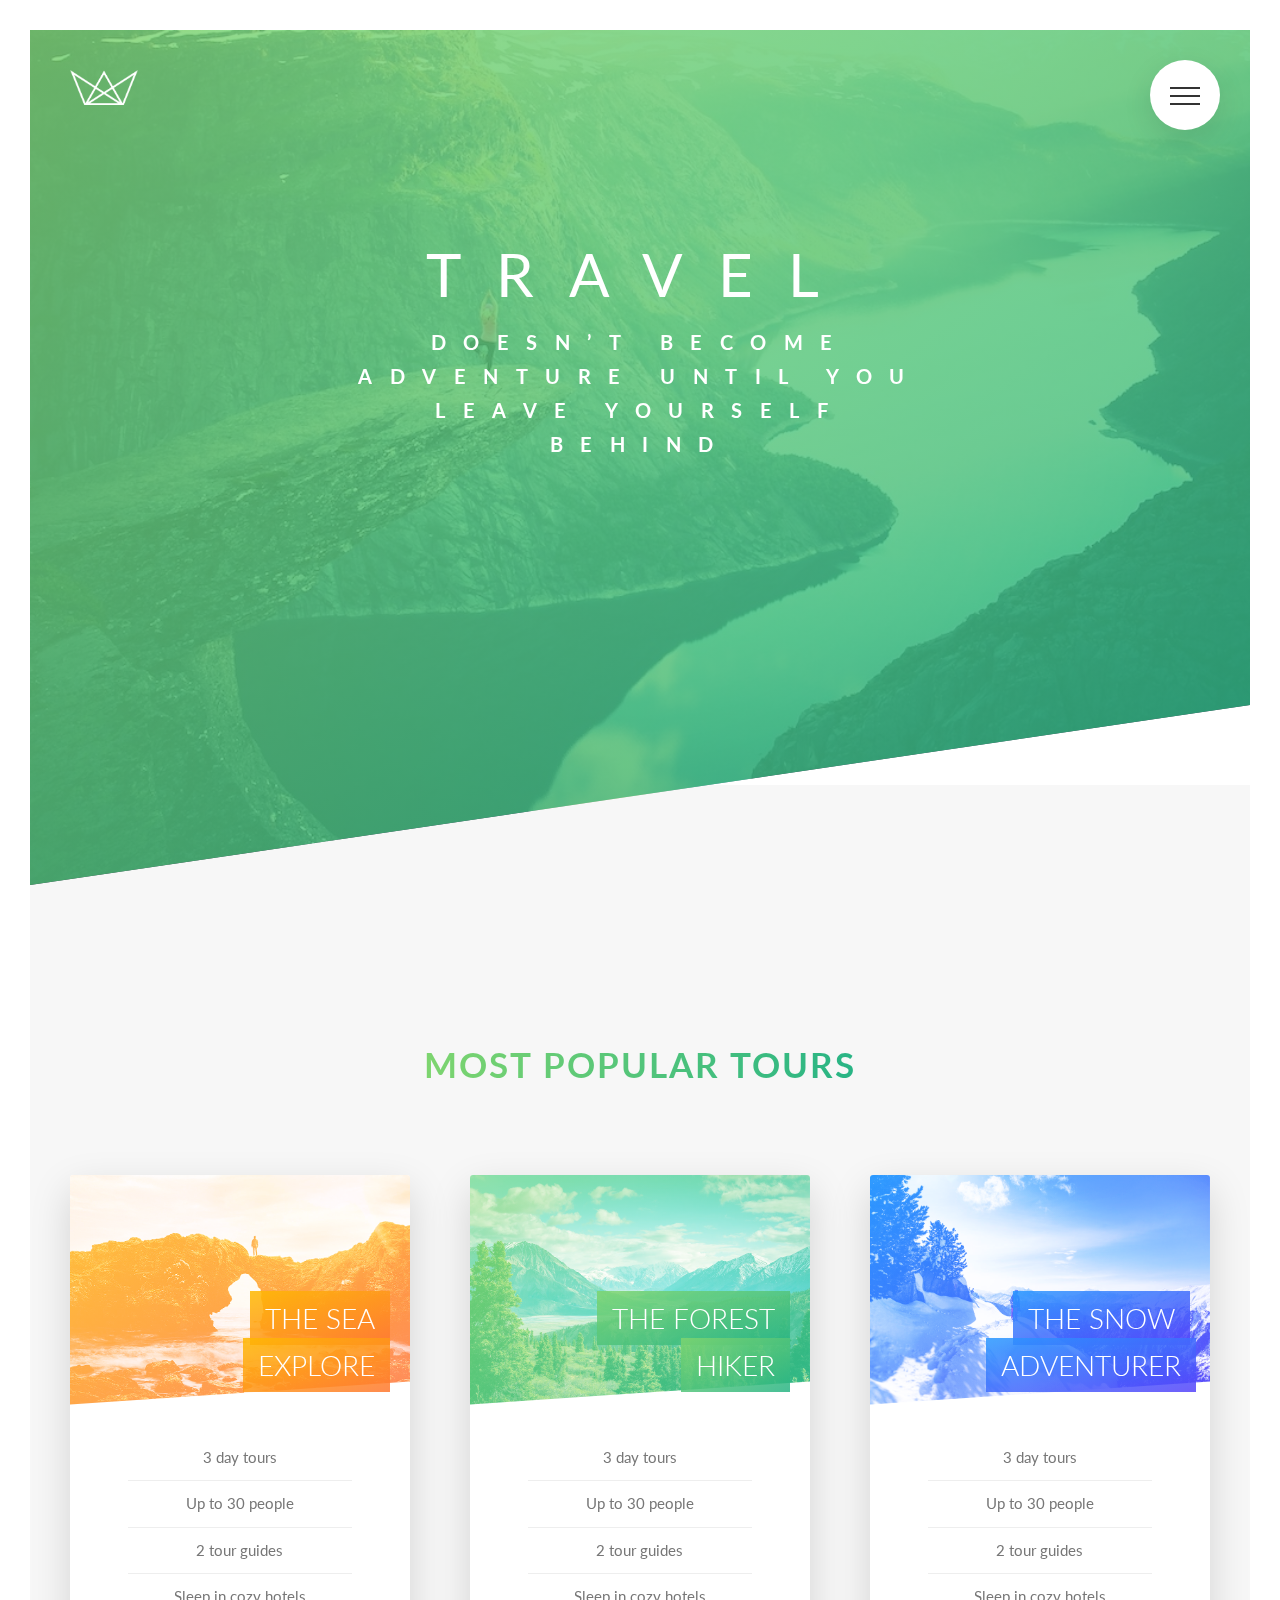
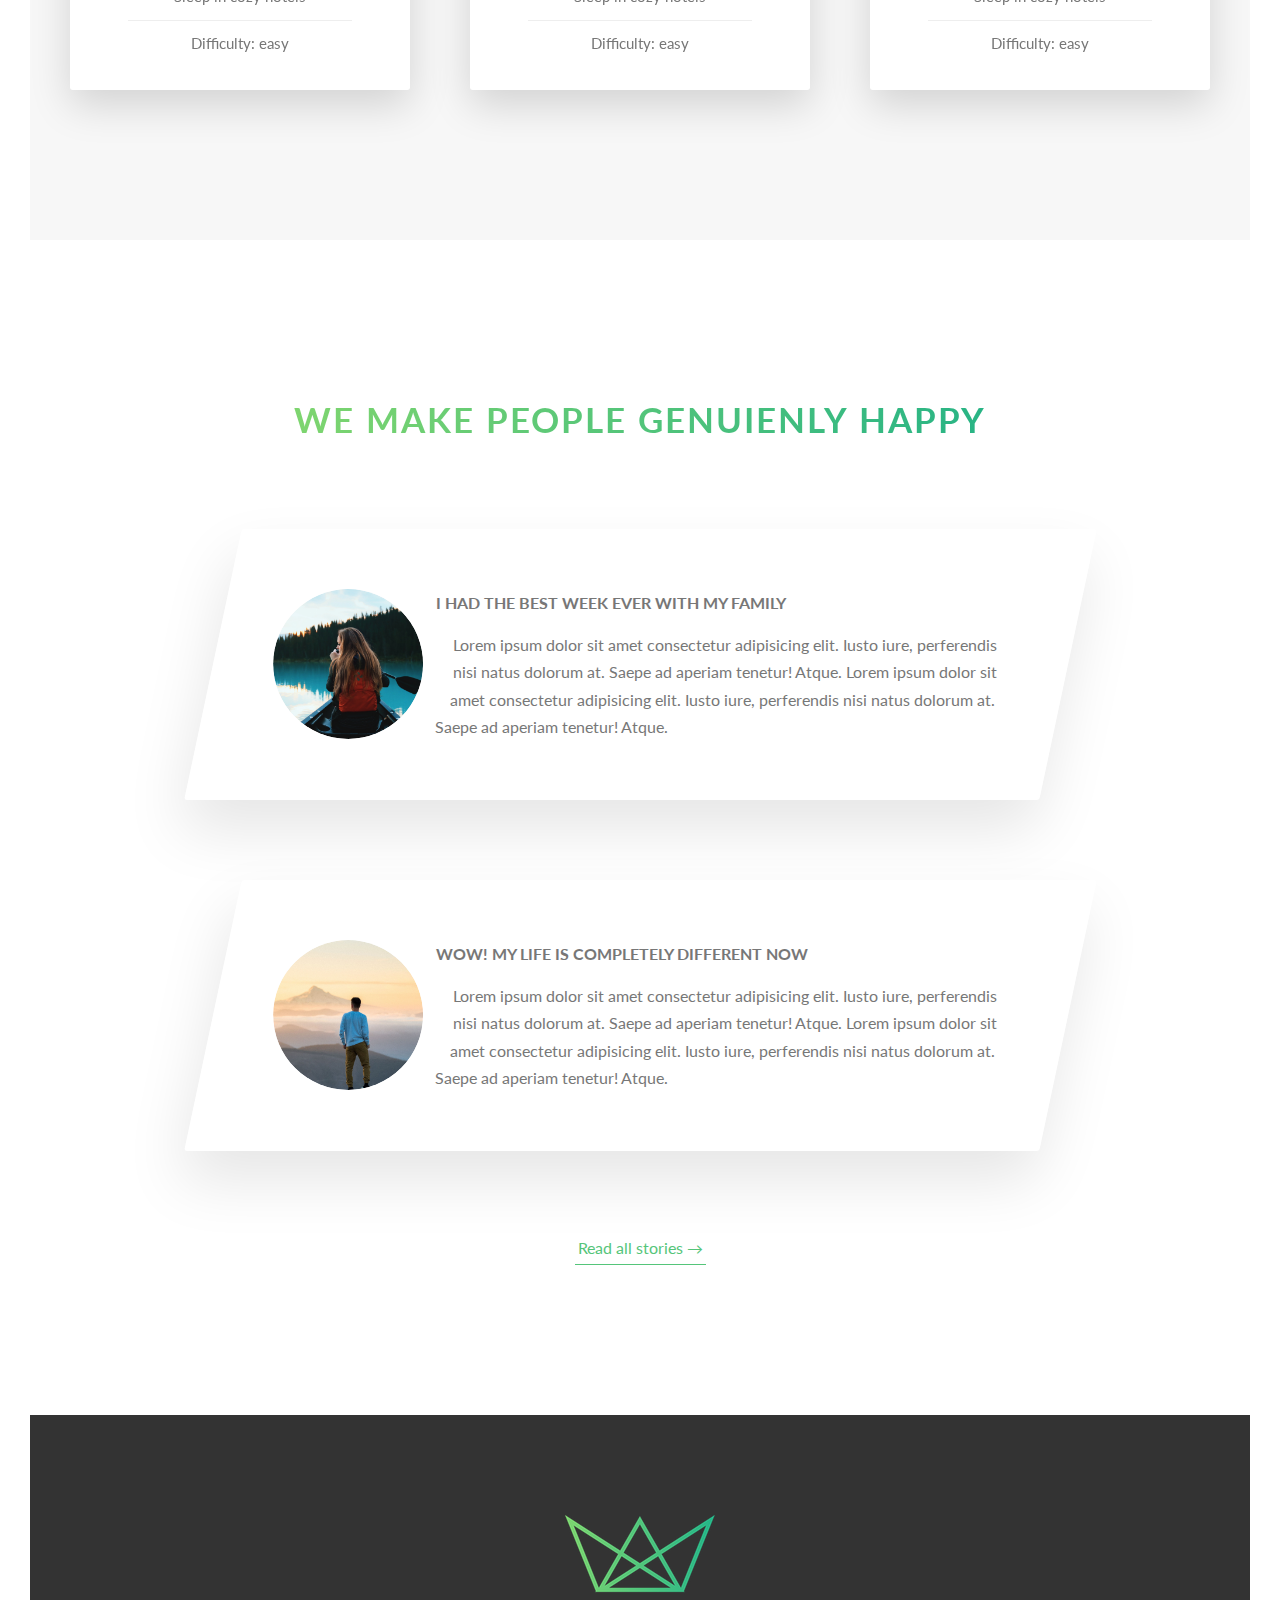
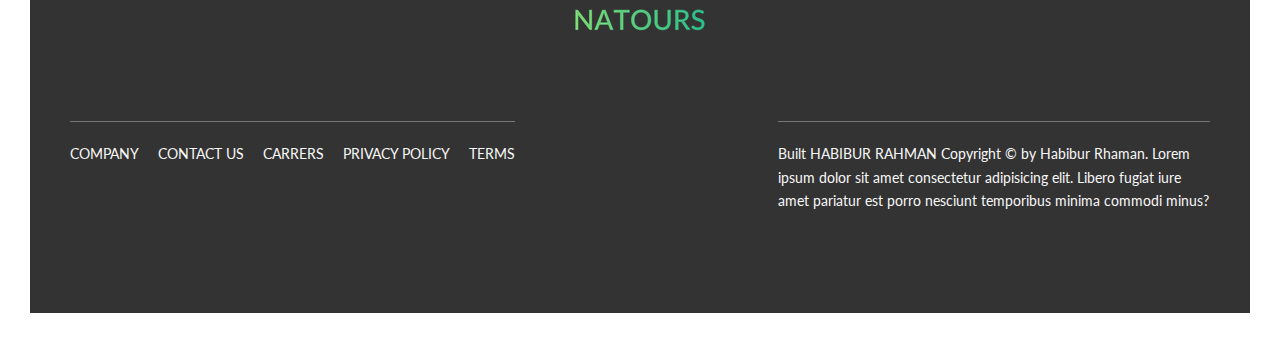
==== all_tours.html @ 4061be58 "added another page for all the tour spots , most popular section changed" ====
<!DOCTYPE html>
<html lang="en">
  <head>
    <meta charset="UTF-8" />
    <meta name="viewport" content="width=device-width, initial-scale=1.0" />
    <title>Travel Karnataka</title>
    <link
      href="https://fonts.googleapis.com/css?family=Lato:100,300,400,700,900"
      rel="stylesheet"
    />
    <link rel="stylesheet" href="css/icons.css" />
    <link rel="stylesheet" href="css/style.css" />
    <link rel="shortcut icon" type="image/png" href="img/favicon.png" />
  </head>
  <body>
    <div class="navigation">
      <input type="checkbox" class="navigation__checkbox" id="navi-toggle" />

      <label for="navi-toggle" class="navigation__button">
        <span class="navigation__icon">&nbsp;</span>
      </label>

      <div class="navigation__background">&nbsp:</div>

      <nav class="navigation__nav">
        <ul class="navigation__list">
          <li class="navigation__item">
            <a href="#" class="navigation__link">About</a><!-- === Density and Resolution Switching -->
          </li>
          <li class="navigation__item">
            <a href="#" class="navigation__link">Packages</a><!-- === link to be done -->
          </li>
          <li class="navigation__item">
            <a href="#" class="navigation__link">Book now</a><!-- === link to be done -->
          </li>
          <li class="navigation__item">
            <a href="admin.php" class="navigation__link">Login</a><!-- === lind to be done -->
          </li>
          <li class="navigation__item">
            <a href="#" class="navigation__link">Contact Us</a><!-- === lind to be done -->
          </li>
        </ul>
      </nav>
    </div>

    <header class="header">
      <div class="header__logo-box">
        <img src="img/logo-white.png" alt="logo" class="header__logo" />
      </div>

      <div class="header__text-box">
        <h1 class="heading-primary">
          <span class="heading-primary--main">Travel</span>
          <span class="heading-primary--sub">doesn’t become adventure until you leave yourself behind</span>
        </h1>
      </div>
    </header>

    <main>
      
      

      <section class="section-tours">
        <div class="u-center-text u-margin-bottom-big">
          <h2 class="heading-secondary">
            Most popular tours
          </h2>
        </div>
        <div class="row">
          <div class="col-1-of-3">
            <div class="card">
              <div class="card__side card__side--front">
                <div class="card__picture card__picture--1"></div>
                <h4 class="card__heading">
                  <span class="card__heading-span card__heading-span--1"
                    >The sea explore</span
                  >
                </h4>
                <div class="card__details">
                  <ul>
                    <li>3 day tours</li>
                    <li>Up to 30 people</li>
                    <li>2 tour guides</li>
                    <li>Sleep in cozy hotels</li>
                    <li>Difficulty: easy</li>
                  </ul>
                </div>
              </div>
              <div class="card__side card__side--back card__side--back-1">
                <div class="card__cta">
                  <div class="card__price-box">
                    <p class="card__price-only">Only</p>
                    <p class="card__price-value">&#8377 123</p>
                  </div>
                  <a href="#popup" class="btn btn--white">Buy now</a>
                </div>
              </div>
            </div>
          </div>

          <div class="col-1-of-3">
            <div class="card">
              <div class="card__side card__side--front">
                <div class="card__picture card__picture--2"></div>
                <h4 class="card__heading">
                  <span class="card__heading-span card__heading-span--2"
                    >The forest hiker</span
                  >
                </h4>
                <div class="card__details">
                  <ul>
                    <li>3 day tours</li>
                    <li>Up to 30 people</li>
                    <li>2 tour guides</li>
                    <li>Sleep in cozy hotels</li>
                    <li>Difficulty: easy</li>
                  </ul>
                </div>
              </div>
              <div class="card__side card__side--back card__side--back-2">
                <div class="card__cta">
                  <div class="card__price-box">
                    <p class="card__price-only">Only</p>
                    <p class="card__price-value">&#8377 123</p>
                  </div>
                  <a href="#popup" class="btn btn--white">Buy now</a>
                </div>
              </div>
            </div>
          </div>

          <div class="col-1-of-3">
            <div class="card">
              <div class="card__side card__side--front">
                <div class="card__picture card__picture--3"></div>
                <h4 class="card__heading">
                  <span class="card__heading-span card__heading-span--3"
                    >The snow adventurer</span
                  >
                </h4>
                <div class="card__details">
                  <ul>
                    <li>3 day tours</li>
                    <li>Up to 30 people</li>
                    <li>2 tour guides</li>
                    <li>Sleep in cozy hotels</li>
                    <li>Difficulty: easy</li>
                  </ul>
                </div>
              </div>
              <div class="card__side card__side--back card__side--back-3">
                <div class="card__cta">
                  <div class="card__price-box">
                    <p class="card__price-only">Only</p>
                    <p class="card__price-value">&#8377 123</p>
                  </div>
                  <a href="#popup" class="btn btn--white">Buy now</a>
                </div>
              </div>
            </div>
          </div>
        </div>

      </section>

      <section class="section-stories">
        <div class="bg-video">
          <video class="bg-video__content" autoplay muted loop>
            <source src="img/video.mp4" type="video/mp4" />
            <source src="img/video.webm" type="video/webm" />
            Your browser is not supported!
          </video>
        </div>

        <div class="u-center-text u-margin-bottom-big">
          <h2 class="heading-secondary">
            We make people genuienly happy
          </h2>
        </div>

        <div class="row">
          <div class="story">
            <figure class="story__shape">
              <img
                srcset="img/nat-8-small.jpg 1000w, img/nat-8.jpg 2000w"
                sizes="(max-width: 56.25em) 26vw, (max-width: 37.5em) 40vw, 1000px"
                src="img/nat-8.jpg"
                alt="Person on a tour"
                class="story__img"
              />
              <figcaption class="story__caption">Mary Smith</figcaption>
            </figure>
            <div class="story__text">
              <h3 class="heading-tertiary u-margin-bottom-small">
                I had the best week ever with my family
              </h3>
              <p>
                Lorem ipsum dolor sit amet consectetur adipisicing elit. Iusto
                iure, perferendis nisi natus dolorum at. Saepe ad aperiam
                tenetur! Atque. Lorem ipsum dolor sit amet consectetur
                adipisicing elit. Iusto iure, perferendis nisi natus dolorum at.
                Saepe ad aperiam tenetur! Atque.
              </p>
            </div>
          </div>
        </div>

        <div class="row">
          <div class="story">
            <figure class="story__shape">
              <img
                srcset="img/nat-9-small.jpg 1000w, img/nat-9.jpg 2000w"
                sizes="(max-width: 56.25em) 26vw, (max-width: 37.5em) 40vw, 1000px"
                src="img/nat-9.jpg"
                alt="Person on a tour"
                class="story__img"
              />
              <figcaption class="story__caption">Jack Wilson</figcaption>
            </figure>
            <div class="story__text">
              <h3 class="heading-tertiary u-margin-bottom-small">
                WOW! My life is completely different now
              </h3>
              <p>
                Lorem ipsum dolor sit amet consectetur adipisicing elit. Iusto
                iure, perferendis nisi natus dolorum at. Saepe ad aperiam
                tenetur! Atque. Lorem ipsum dolor sit amet consectetur
                adipisicing elit. Iusto iure, perferendis nisi natus dolorum at.
                Saepe ad aperiam tenetur! Atque.
              </p>
            </div>
          </div>
        </div>

        <div class="u-center-text u-margin-top-big">
          <a href="#" class="btn-text">Read all stories &rarr;</a>
        </div>
      </section>

      
    </main>

    <footer class="footer">
      <div class="footer__logo-box">
        <!-- === Art Direction and Density Switching === -->
        <picture class="footer__logo">
          <source
            srcset="
              img/logo-green-small-1x.png 1x,
              img/logo-green-small-2x.png 2x
            "
            media="(max-width: 37.5em)"
          />
          <img
            srcset="img/logo-green-1x.png 1x, img/logo-green-2x.png 2x"
            alt="Full logo"
            src="img/logo-green-2x.png"
          />
        </picture>
      </div>
      <div class="row">
        <div class="col-1-of-2">
          <div class="footer__navigation">
            <ul class="footer__list">
              <li class="footer__item">
                <a href="#" class="footer__link">Company</a>
              </li>
              <li class="footer__item">
                <a href="#" class="footer__link">Contact us</a>
              </li>
              <li class="footer__item">
                <a href="#" class="footer__link">Carrers</a>
              </li>
              <li class="footer__item">
                <a href="#" class="footer__link">Privacy policy</a>
              </li>
              <li class="footer__item">
                <a href="#" class="footer__link">Terms</a>
              </li>
            </ul>
          </div>
        </div>
        <div class="col-1-of-2">
          <p class="footer__copyright">
            Built <a href="#" class="footer__link">Habibur Rahman</a>
            Copyright &copy; by Habibur Rhaman. Lorem ipsum dolor sit amet
            consectetur adipisicing elit. Libero fugiat iure amet pariatur est
            porro nesciunt temporibus minima commodi minus?
          </p>
        </div>
      </div>
    </footer>

    <div class="popup" id="popup">
      <div class="popup__content">
        <div class="popup__img-box">
          <img src="img/nat-8.jpg" alt="Photo 1" class="popup__img" />
          <img src="img/nat-9.jpg" alt="Photo 2" class="popup__img" />
        </div>
        <div class="popup__text-box">
          <a href="#section-tours" class="popup__close">&times;</a>
          <h2 class="heading-secondary u-margin-bottom-small">
            Start booking now
          </h2>
          <h3 class="heading-tertiary u-margin-bottom-small">
            Important &ndash; Please read these terms before booking
          </h3>
          <p class="popup__text">
            Lorem ipsum dolor sit amet consectetur adipisicing elit.
            Necessitatibus voluptas accusamus officiis laborum dolores animi
            recusandae aspernatur esse laboriosam qui!Lorem ipsum dolor sit amet
            consectetur adipisicing elit. Necessitatibus voluptas accusamus
            officiis laborum dolores animi recusandae aspernatur esse laboriosam
            qui!Lorem ipsum dolor sit amet consectetur adipisicing elit.
            Necessitatibus voluptas accusamus officiis laborum dolores animi
            recusandae aspernatur esse laboriosam qui!Lorem ipsum dolor sit amet
            consectetur adipisicing elit. Necessitatibus voluptas accusamus
            officiis laborum dolores animi recusandae aspernatur esse laboriosam
            qui!
          </p>
          <a href="#" class="btn btn--green">Book now</a>
        </div>
      </div>
    </div>

    <!-- <section class="grid-test">
      <div class="row">
        <div class="col-1-of-2">
          Col 1 of 2
        </div>
        <div class="col-1-of-2">
          Col 1 of 2
        </div>
      </div>

      <div class="row">
        <div class="col-1-of-3">
          Col 1 of 3
        </div>
        <div class="col-1-of-3">
          Col 1 of 3
        </div>
        <div class="col-1-of-3">
          Col 1 of 3
        </div>
      </div>

      <div class="row">
        <div class="col-1-of-3">
          Col 1 of 3
        </div>
        <div class="col-2-of-3">
          Col 2 of 3
        </div>
      </div>

      <div class="row">
        <div class="col-1-of-4">
          Col 1 of 4
        </div>
        <div class="col-1-of-4">
          Col 1 of 4
        </div>
        <div class="col-1-of-4">
          Col 1 of 4
        </div>
        <div class="col-1-of-4">
          Col 1 of 4
        </div>
      </div>

      <div class="row">
        <div class="col-1-of-4">
          Col 1 of 4
        </div>
        <div class="col-1-of-4">
          Col 1 of 4
        </div>
        <div class="col-2-of-4">
          Col 2 of 4
        </div>
      </div>

      <div class="row">
        <div class="col-1-of-4">
          Col 1 of 4
        </div>
        <div class="col-3-of-4">
          Col 3 of 4
        </div>
      </div>
    </section> -->
  </body>
</html>
---- css/icons.css ----
@charset "UTF-8";

@font-face {
  font-family: "linea-basic-10";
  src:url("fonts/linea-basic-10.eot");
  src:url("fonts/linea-basic-10.eot?#iefix") format("embedded-opentype"),
    url("fonts/linea-basic-10.woff") format("woff"),
    url("fonts/linea-basic-10.ttf") format("truetype"),
    url("fonts/linea-basic-10.svg#linea-basic-10") format("svg");
  font-weight: normal;
  font-style: normal;

}

[data-icon]:before {
  font-family: "linea-basic-10" !important;
  content: attr(data-icon);
  font-style: normal !important;
  font-weight: normal !important;
  font-variant: normal !important;
  text-transform: none !important;
  speak: none;
  line-height: 1;
  -webkit-font-smoothing: antialiased;
  -moz-osx-font-smoothing: grayscale;
}

[class^="icon-"]:before,
[class*=" icon-"]:before {
  font-family: "linea-basic-10" !important;
  font-style: normal !important;
  font-weight: normal !important;
  font-variant: normal !important;
  text-transform: none !important;
  speak: none;
  line-height: 1;
  -webkit-font-smoothing: antialiased;
  -moz-osx-font-smoothing: grayscale;
}

.icon-basic-accelerator:before {
  content: "a";
}
.icon-basic-alarm:before {
  content: "b";
}
.icon-basic-anchor:before {
  content: "c";
}
.icon-basic-anticlockwise:before {
  content: "d";
}
.icon-basic-archive:before {
  content: "e";
}
.icon-basic-archive-full:before {
  content: "f";
}
.icon-basic-ban:before {
  content: "g";
}
.icon-basic-battery-charge:before {
  content: "h";
}
.icon-basic-battery-empty:before {
  content: "i";
}
.icon-basic-battery-full:before {
  content: "j";
}
.icon-basic-battery-half:before {
  content: "k";
}
.icon-basic-bolt:before {
  content: "l";
}
.icon-basic-book:before {
  content: "m";
}
.icon-basic-book-pen:before {
  content: "n";
}
.icon-basic-book-pencil:before {
  content: "o";
}
.icon-basic-bookmark:before {
  content: "p";
}
.icon-basic-calculator:before {
  content: "q";
}
.icon-basic-calendar:before {
  content: "r";
}
.icon-basic-cards-diamonds:before {
  content: "s";
}
.icon-basic-cards-hearts:before {
  content: "t";
}
.icon-basic-case:before {
  content: "u";
}
.icon-basic-chronometer:before {
  content: "v";
}
.icon-basic-clessidre:before {
  content: "w";
}
.icon-basic-clock:before {
  content: "x";
}
.icon-basic-clockwise:before {
  content: "y";
}
.icon-basic-cloud:before {
  content: "z";
}
.icon-basic-clubs:before {
  content: "A";
}
.icon-basic-compass:before {
  content: "B";
}
.icon-basic-cup:before {
  content: "C";
}
.icon-basic-diamonds:before {
  content: "D";
}
.icon-basic-display:before {
  content: "E";
}
.icon-basic-download:before {
  content: "F";
}
.icon-basic-exclamation:before {
  content: "G";
}
.icon-basic-eye:before {
  content: "H";
}
.icon-basic-eye-closed:before {
  content: "I";
}
.icon-basic-female:before {
  content: "J";
}
.icon-basic-flag1:before {
  content: "K";
}
.icon-basic-flag2:before {
  content: "L";
}
.icon-basic-floppydisk:before {
  content: "M";
}
.icon-basic-folder:before {
  content: "N";
}
.icon-basic-folder-multiple:before {
  content: "O";
}
.icon-basic-gear:before {
  content: "P";
}
.icon-basic-geolocalize-01:before {
  content: "Q";
}
.icon-basic-geolocalize-05:before {
  content: "R";
}
.icon-basic-globe:before {
  content: "S";
}
.icon-basic-gunsight:before {
  content: "T";
}
.icon-basic-hammer:before {
  content: "U";
}
.icon-basic-headset:before {
  content: "V";
}
.icon-basic-heart:before {
  content: "W";
}
.icon-basic-heart-broken:before {
  content: "X";
}
.icon-basic-helm:before {
  content: "Y";
}
.icon-basic-home:before {
  content: "Z";
}
.icon-basic-info:before {
  content: "0";
}
.icon-basic-ipod:before {
  content: "1";
}
.icon-basic-joypad:before {
  content: "2";
}
.icon-basic-key:before {
  content: "3";
}
.icon-basic-keyboard:before {
  content: "4";
}
.icon-basic-laptop:before {
  content: "5";
}
.icon-basic-life-buoy:before {
  content: "6";
}
.icon-basic-lightbulb:before {
  content: "7";
}
.icon-basic-link:before {
  content: "8";
}
.icon-basic-lock:before {
  content: "9";
}
.icon-basic-lock-open:before {
  content: "!";
}
.icon-basic-magic-mouse:before {
  content: "\"";
}
.icon-basic-magnifier:before {
  content: "#";
}
.icon-basic-magnifier-minus:before {
  content: "$";
}
.icon-basic-magnifier-plus:before {
  content: "%";
}
.icon-basic-mail:before {
  content: "&";
}
.icon-basic-mail-multiple:before {
  content: "'";
}
.icon-basic-mail-open:before {
  content: "(";
}
.icon-basic-mail-open-text:before {
  content: ")";
}
.icon-basic-male:before {
  content: "*";
}
.icon-basic-map:before {
  content: "+";
}
.icon-basic-message:before {
  content: ",";
}
.icon-basic-message-multiple:before {
  content: "-";
}
.icon-basic-message-txt:before {
  content: ".";
}
.icon-basic-mixer2:before {
  content: "/";
}
.icon-basic-mouse:before {
  content: ":";
}
.icon-basic-notebook:before {
  content: ";";
}
.icon-basic-notebook-pen:before {
  content: "<";
}
.icon-basic-notebook-pencil:before {
  content: "=";
}
.icon-basic-paperplane:before {
  content: ">";
}
.icon-basic-pencil-ruler:before {
  content: "?";
}
.icon-basic-pencil-ruler-pen:before {
  content: "@";
}
.icon-basic-photo:before {
  content: "[";
}
.icon-basic-picture:before {
  content: "]";
}
.icon-basic-picture-multiple:before {
  content: "^";
}
.icon-basic-pin1:before {
  content: "_";
}
.icon-basic-pin2:before {
  content: "`";
}
.icon-basic-postcard:before {
  content: "{";
}
.icon-basic-postcard-multiple:before {
  content: "|";
}
.icon-basic-printer:before {
  content: "}";
}
.icon-basic-question:before {
  content: "~";
}
.icon-basic-rss:before {
  content: "\\";
}
.icon-basic-server:before {
  content: "\e000";
}
.icon-basic-server2:before {
  content: "\e001";
}
.icon-basic-server-cloud:before {
  content: "\e002";
}
.icon-basic-server-download:before {
  content: "\e003";
}
.icon-basic-server-upload:before {
  content: "\e004";
}
.icon-basic-settings:before {
  content: "\e005";
}
.icon-basic-share:before {
  content: "\e006";
}
.icon-basic-sheet:before {
  content: "\e007";
}
.icon-basic-sheet-multiple:before {
  content: "\e008";
}
.icon-basic-sheet-pen:before {
  content: "\e009";
}
.icon-basic-sheet-pencil:before {
  content: "\e00a";
}
.icon-basic-sheet-txt:before {
  content: "\e00b";
}
.icon-basic-signs:before {
  content: "\e00c";
}
.icon-basic-smartphone:before {
  content: "\e00d";
}
.icon-basic-spades:before {
  content: "\e00e";
}
.icon-basic-spread:before {
  content: "\e00f";
}
.icon-basic-spread-bookmark:before {
  content: "\e010";
}
.icon-basic-spread-text:before {
  content: "\e011";
}
.icon-basic-spread-text-bookmark:before {
  content: "\e012";
}
.icon-basic-star:before {
  content: "\e013";
}
.icon-basic-tablet:before {
  content: "\e014";
}
.icon-basic-target:before {
  content: "\e015";
}
.icon-basic-todo:before {
  content: "\e016";
}
.icon-basic-todo-pen:before {
  content: "\e017";
}
.icon-basic-todo-pencil:before {
  content: "\e018";
}
.icon-basic-todo-txt:before {
  content: "\e019";
}
.icon-basic-todolist-pen:before {
  content: "\e01a";
}
.icon-basic-todolist-pencil:before {
  content: "\e01b";
}
.icon-basic-trashcan:before {
  content: "\e01c";
}
.icon-basic-trashcan-full:before {
  content: "\e01d";
}
.icon-basic-trashcan-refresh:before {
  content: "\e01e";
}
.icon-basic-trashcan-remove:before {
  content: "\e01f";
}
.icon-basic-upload:before {
  content: "\e020";
}
.icon-basic-usb:before {
  content: "\e021";
}
.icon-basic-video:before {
  content: "\e022";
}
.icon-basic-watch:before {
  content: "\e023";
}
.icon-basic-webpage:before {
  content: "\e024";
}
.icon-basic-webpage-img-txt:before {
  content: "\e025";
}
.icon-basic-webpage-multiple:before {
  content: "\e026";
}
.icon-basic-webpage-txt:before {
  content: "\e027";
}
.icon-basic-world:before {
  content: "\e028";
}
---- css/style.css ----
/*
breakpoint arguement choices:
 phone
 tab-port
 tab-land
 big-desktop

ORDER: Base + Typography > General layout + Grid > Page layout > Components

// 1em = 16px in media query
// em is best unit for media query
*/
@keyframes moveInLeft {
  0% {
    opacity: 0;
    transform: translateX(-10rem); }
  80% {
    transform: translateX(1rem); }
  100% {
    opacity: 1;
    transform: translateX(0); } }

@keyframes moveInRight {
  0% {
    opacity: 0;
    transform: translateX(10rem); }
  80% {
    transform: translateX(-1rem); }
  100% {
    opacity: 1;
    transform: translateX(0); } }

@keyframes moveUpBtn {
  0% {
    opacity: 0;
    transform: translateY(3rem); }
  100% {
    opacity: 1;
    transform: translateY(0); } }

*,
*::after,
*::before {
  margin: 0;
  padding: 0;
  box-sizing: inherit; }

::selection {
  color: #fff;
  background-color: #55c57a; }

html {
  font-size: 62.5%; }
  @media only screen and (max-width: 75em) {
    html {
      font-size: 56.25%; } }
  @media only screen and (max-width: 56.25em) {
    html {
      font-size: 50%; } }
  @media only screen and (min-width: 112.5em) {
    html {
      font-size: 75%; } }

body {
  box-sizing: border-box;
  padding: 3rem; }
  @media only screen and (max-width: 56.25em) {
    body {
      padding: 0; } }

body {
  font-family: "Lato", sans-serif;
  font-weight: 400;
  line-height: 1.7;
  color: #777; }

.heading-primary {
  color: #fff;
  text-transform: uppercase;
  margin-bottom: 6rem;
  backface-visibility: hidden; }
  .heading-primary--main {
    display: block;
    font-size: 6rem;
    font-weight: 400;
    letter-spacing: 3.5rem;
    animation: moveInLeft;
    animation-duration: 1s;
    animation-timing-function: ease-out; }
    @media only screen and (max-width: 37.5em) {
      .heading-primary--main {
        letter-spacing: 1rem;
        font-size: 5rem; } }
  .heading-primary--sub {
    display: block;
    font-size: 2rem;
    font-weight: 700;
    letter-spacing: 1.75rem;
    animation: moveInRight 1s ease-out; }
    @media only screen and (max-width: 37.5em) {
      .heading-primary--sub {
        letter-spacing: .5rem; } }

.heading-secondary {
  font-size: 3.5rem;
  text-transform: uppercase;
  font-weight: 700;
  background-color: #55c57a;
  display: inline-block;
  color: transparent;
  letter-spacing: .2rem;
  transition: all .2s; }
  @supports (-webkit-background-clip: text) {
    .heading-secondary {
      -webkit-background-clip: text;
      background-image: linear-gradient(to right, #7ed56f, #28b485); } }
  @media only screen and (max-width: 56.25em) {
    .heading-secondary {
      font-size: 3rem; } }
  @media only screen and (max-width: 37.5em) {
    .heading-secondary {
      font-size: 2.5rem; } }
  @media only screen and (max-width: 37.5em) {
    .heading-secondary {
      padding: 0 1rem; } }
  .heading-secondary:hover {
    transform: skew(15deg, 2deg) scale(1.1);
    text-shadow: 0.5rem 1rem 2rem rgba(0, 0, 0, 0.2); }

.heading-tertiary {
  font-size: 1.6rem;
  font-weight: 700;
  text-transform: uppercase; }

.paragraph {
  font-size: 1.6rem; }
  .paragraph:not(:last-child) {
    margin-bottom: 3rem; }

.u-center-text {
  text-align: center !important; }

.u-margin-bottom-big {
  margin-bottom: 8rem !important; }
  @media only screen and (max-width: 56.25em) {
    .u-margin-bottom-big {
      margin-bottom: 5rem !important; } }
  @media only screen and (max-width: 37.5em) {
    .u-margin-bottom-big {
      margin-bottom: 3rem !important; } }

.u-margin-bottom-mid {
  margin-bottom: 5rem !important; }
  @media only screen and (max-width: 56.25em) {
    .u-margin-bottom-mid {
      margin-bottom: 3rem !important; } }

.u-margin-bottom-small {
  margin-bottom: 1.5rem !important; }

.u-margin-top-big {
  margin-top: 8rem !important; }
  @media only screen and (max-width: 37.5em) {
    .u-margin-top-big {
      margin-top: 6rem !important; } }

.u-margin-top-huge {
  margin-top: 10rem !important; }

.btn, .btn:link, .btn:visited {
  text-transform: uppercase;
  text-decoration: none;
  padding: 1.5rem 4rem;
  display: inline-block;
  border-radius: 10rem;
  transition: all 0.2s;
  position: relative;
  font-size: 1.6rem;
  border: none;
  cursor: pointer; }

.btn:hover {
  transform: translateY(-0.3rem);
  box-shadow: 0 1rem 2rem rgba(0, 0, 0, 0.2); }
  .btn:hover::after {
    transform: scaleX(1.4) scaleY(1.6);
    opacity: 0; }

.btn:active, .btn:focus {
  outline: none;
  transform: translateY(-0.1rem);
  box-shadow: 0 5px 10px rgba(0, 0, 0, 0.2); }

.btn--white {
  background-color: #fff;
  color: #777; }
  .btn--white::after {
    background-color: #fff; }

.btn--green {
  background-color: #55c57a;
  color: #fff; }
  .btn--green::after {
    background-color: #55c57a; }

.btn::after {
  content: "";
  display: inline-block;
  height: 100%;
  width: 100%;
  border-radius: 10rem;
  position: absolute;
  top: 0;
  left: 0;
  z-index: -1;
  transition: all 0.4s; }

.btn--animated {
  animation: moveUpBtn 0.5s ease-out 0.75s;
  animation-fill-mode: backwards; }

.btn-text:link, .btn-text:visited {
  font-size: 1.6rem;
  color: #55c57a;
  display: inline-block;
  text-decoration: none;
  border-bottom: 0.1rem solid #55c57a;
  padding: .3rem;
  transition: all .2s; }

.btn-text:hover {
  background-color: #55c57a;
  color: #fff;
  box-shadow: 0 1rem 2rem rgba(0, 0, 0, 0.15);
  transform: translateY(-2px); }

.btn-text:active {
  box-shadow: 0 0.5rem 1rem rgba(0, 0, 0, 0.15);
  transform: translateY(0); }

.card {
  perspective: 150rem;
  -moz-perspective: 150rem;
  position: relative;
  height: 51.5rem; }
  .card__side {
    height: 51.5rem;
    transition: all .8s ease;
    position: absolute;
    top: 0;
    left: 0;
    width: 100%;
    backface-visibility: hidden;
    border-radius: .3rem;
    overflow: hidden;
    box-shadow: 0 1.5rem 4rem rgba(0, 0, 0, 0.15); }
    .card__side--front {
      background-color: #fff; }
    .card__side--back {
      transform: rotateY(180deg); }
      .card__side--back-1 {
        background-image: linear-gradient(to right bottom, #ffb900, #ff7730); }
      .card__side--back-2 {
        background-image: linear-gradient(to right bottom, #7ed56f, #28b485); }
      .card__side--back-3 {
        background-image: linear-gradient(to right bottom, #2998ff, #5643fa); }
  .card:hover .card__side--front {
    transform: rotateY(-180deg); }
  .card:hover .card__side--back {
    transform: rotateY(0); }
  .card__picture {
    background-size: cover;
    height: 23rem;
    background-blend-mode: screen;
    -webkit-clip-path: polygon(0 0, 100% 0, 100% 90%, 0 100%);
    clip-path: polygon(0 0, 100% 0, 100% 90%, 0 100%); }
    .card__picture--1 {
      background-image: linear-gradient(to right bottom, #ffb900, #ff7730), url(../img/nat-5-small.jpg); }
      @media only screen and (min-resolution: 192dpi) and (min-width: 37.5em), only screen and (-webkit-min-device-pixed-ratio: 2) and (min-width: 37.5em), only screen and (min-width: 112.5em) {
        .card__picture--1 {
          background-image: linear-gradient(to right bottom, #ffb900, #ff7730), url(../img/nat-5.jpg); } }
    .card__picture--2 {
      background-image: linear-gradient(to right bottom, #7ed56f, #28b485), url(../img/nat-6-small.jpg); }
      @media only screen and (min-resolution: 192dpi) and (min-width: 37.5em), only screen and (-webkit-min-device-pixed-ratio: 2) and (min-width: 37.5em), only screen and (min-width: 112.5em) {
        .card__picture--2 {
          background-image: linear-gradient(to right bottom, #7ed56f, #28b485), url(../img/nat-6.jpg); } }
    .card__picture--3 {
      background-image: linear-gradient(to right bottom, #2998ff, #5643fa), url(../img/nat-7-small.jpg); }
      @media only screen and (min-resolution: 192dpi) and (min-width: 37.5em), only screen and (-webkit-min-device-pixed-ratio: 2) and (min-width: 37.5em), only screen and (min-width: 112.5em) {
        .card__picture--3 {
          background-image: linear-gradient(to right bottom, #2998ff, #5643fa), url(../img/nat-7.jpg); } }
  .card__heading {
    font-size: 2.8rem;
    font-weight: 300;
    text-align: right;
    color: #fff;
    text-transform: uppercase;
    position: absolute;
    top: 12rem;
    right: 2rem;
    width: 60%; }
  .card__heading-span {
    padding: 1rem 1.5rem;
    -webkit-box-decoration-break: clone;
    box-decoration-break: clone; }
    .card__heading-span--1 {
      background-image: linear-gradient(to right bottom, rgba(255, 185, 0, 0.85), rgba(255, 119, 48, 0.85)); }
    .card__heading-span--2 {
      background-image: linear-gradient(to right bottom, rgba(126, 213, 111, 0.85), rgba(40, 180, 133, 0.85)); }
    .card__heading-span--3 {
      background-image: linear-gradient(to right bottom, rgba(41, 152, 255, 0.85), rgba(86, 67, 250, 0.85)); }
  .card__details {
    padding: 3rem; }
    .card__details ul {
      list-style: none;
      width: 80%;
      margin: 0 auto; }
      .card__details ul li {
        text-align: center;
        font-size: 1.5rem;
        padding: 1rem; }
        .card__details ul li:not(:last-child) {
          border-bottom: 1px solid #eee; }
  .card__cta {
    width: 90%;
    text-align: center;
    position: relative;
    top: 50%;
    left: 50%;
    transform: translate(-50%, -50%); }
  .card__price-box {
    text-align: center;
    color: #fff;
    margin-bottom: 8rem; }
  .card__price-only {
    font-size: 1.4rem;
    text-transform: uppercase; }
  .card__price-value {
    font-size: 6rem;
    font-weight: 300; }
  @media only screen and (max-width: 56.25em), only screen and (hover: none) {
    .card {
      height: auto;
      border-radius: .3rem;
      background-color: #fff;
      box-shadow: 0 1.5rem 4rem rgba(0, 0, 0, 0.15);
      margin: 0 5rem; }
      .card__side {
        height: auto;
        position: relative;
        box-shadow: none; }
        .card__side--back {
          transform: rotateY(0);
          clip-path: polygon(0 10%, 100% 0, 100% 100%, 0 100%); }
      .card:hover .card__side--front {
        transform: rotateY(0); }
      .card__details {
        padding: 1rem 3rem; }
      .card__cta {
        width: 100%;
        position: relative;
        top: 0%;
        left: 0%;
        transform: translate(0);
        padding: 5rem 4rem 4rem 4rem; }
      .card__price-box {
        margin-bottom: 3rem; }
      .card__price-value {
        font-size: 4rem; } }
  @media only screen and (max-width: 37.5em) {
    .card {
      margin: 0; } }

.composition {
  position: relative; }
  .composition__photo {
    width: 55%;
    box-shadow: 0 1.5rem 4rem rgba(0, 0, 0, 0.4);
    border-radius: .2rem;
    position: absolute;
    z-index: 10;
    transition: all .2s;
    outline-offset: 2rem; }
    @media only screen and (max-width: 56.25em) {
      .composition__photo {
        box-shadow: 0 1.5rem 3rem rgba(0, 0, 0, 0.2); } }
    .composition__photo--p1 {
      left: 0;
      top: -2rem; }
    .composition__photo--p2 {
      right: 0;
      top: 2rem; }
    .composition__photo--p3 {
      left: 20%;
      top: 10rem; }
    .composition__photo:hover {
      outline: 1.5rem solid #55c57a;
      transform: scale(1.05) translateY(-0.5rem);
      box-shadow: 0 2.5rem 4rem rgba(0, 0, 0, 0.5);
      z-index: 20; }
  .composition:hover .composition__photo:not(:hover) {
    transform: scale(0.95); }

.feature-box {
  background-color: rgba(255, 255, 255, 0.8);
  font-size: 1.5rem;
  padding: 2.5rem;
  text-align: center;
  border-radius: .3rem;
  box-shadow: 0 1.5rem 4rem rgba(0, 0, 0, 0.15);
  transition: transform .3s; }
  @media only screen and (max-width: 56.25em) {
    .feature-box {
      padding: 2rem; } }
  .feature-box__icon {
    font-size: 6rem;
    margin-bottom: .5rem;
    display: inline-block;
    background-image: linear-gradient(to right, #7ed56f, #28b485);
    -webkit-background-clip: text;
    color: transparent; }
    @media only screen and (max-width: 56.25em) {
      .feature-box__icon {
        margin-bottom: 0; } }
  .feature-box:hover {
    transform: translateY(-1.5rem) scale(1.03); }

.story {
  width: 75%;
  margin: 0 auto;
  box-shadow: 0 3rem 6rem rgba(0, 0, 0, 0.1);
  background-color: rgba(255, 255, 255, 0.6);
  border-radius: 3px;
  padding: 6rem;
  padding-left: 9rem;
  font-size: 1.6rem;
  transform: skewX(-12deg); }
  @media only screen and (max-width: 56.25em) {
    .story {
      width: 100%;
      padding: 4rem;
      padding-left: 7rem; } }
  @media only screen and (max-width: 37.5em) {
    .story {
      transform: skewX(0); } }
  .story__shape {
    width: 15rem;
    height: 15rem;
    float: left;
    transform: translateX(-3rem) skewX(12deg);
    position: relative;
    overflow: hidden;
    border-radius: 50%; }
    @supports (clip-path: polygon(0 0)) or (-webkit-clip-path: polygon(0 0)) {
      .story__shape {
        -webkit-clip-path: circle(50% at 50% 50%);
        clip-path: circle(50% at 50% 50%);
        -webkit-shape-outside: circle(50% at 50% 50%);
        shape-outside: circle(50% at 50% 50%);
        border-radius: none; } }
    @media only screen and (max-width: 37.5em) {
      .story__shape {
        transform: translateX(-3rem) skewX(0); } }
  .story__img {
    height: 100%;
    transform: translateX(-3rem) scale(1.3);
    transition: all .3s; }
  .story__text {
    transform: skewX(12deg); }
    @media only screen and (max-width: 37.5em) {
      .story__text {
        transform: skew(0); } }
  .story__caption {
    position: absolute;
    top: 50%;
    left: 50%;
    transform: translate(-50%, 20%);
    color: #fff;
    font-size: 1.7rem;
    text-align: center;
    opacity: 0;
    transition: all .3s; }
  .story:hover .story__caption {
    opacity: 1;
    transform: translate(-50%, -50%); }
  .story:hover .story__img {
    transform: translateX(-3rem) scale(1);
    filter: blur(3px) brightness(80%); }

.bg-video {
  position: absolute;
  top: 0;
  left: 0;
  height: 100%;
  width: 100%;
  z-index: -3;
  opacity: .15;
  overflow: hidden; }
  .bg-video__content {
    height: 100%;
    width: 100%;
    object-fit: cover; }

.form__group:not(:last-child) {
  margin-bottom: 2rem; }

.form__input {
  font-size: 1.5rem;
  font-family: inherit;
  color: inherit;
  padding: 1.5rem 2rem;
  border-radius: 2px;
  background-color: rgba(255, 255, 255, 0.5);
  border: none;
  border-bottom: 3px solid transparent;
  display: block;
  width: 90%;
  transition: all .3s; }
  @media only screen and (max-width: 56.25em) {
    .form__input {
      width: 100%; } }
  .form__input:focus {
    outline: none;
    border-bottom: 3px solid #55c57a;
    box-shadow: 0 1rem 2rem rgba(0, 0, 0, 0.1); }
  .form__input:focus:invalid {
    border-bottom: 3px solid #ff7730; }
  .form__input::-webkit-input-placeholder {
    color: #999; }

.form__label {
  font-size: 1.2rem;
  font-weight: 700;
  margin-left: 2rem;
  margin-top: .7rem;
  display: block;
  transition: all .3s; }

.form__input:placeholder-shown + .form__label {
  opacity: 0;
  visibility: hidden;
  transform: translateY(-4rem); }

.form__radio-group {
  width: 49%;
  display: inline-block; }
  @media only screen and (max-width: 56.25em) {
    .form__radio-group {
      width: 100%;
      margin-bottom: 2rem; } }

.form__radio-input {
  display: none; }

.form__radio-label {
  font-size: 1.6rem;
  cursor: pointer;
  position: relative;
  padding-left: 4.4rem; }

.form__radio-button {
  height: 3rem;
  width: 3rem;
  border: 5px solid #55c57a;
  border-radius: 50%;
  display: inline-block;
  position: absolute;
  top: -.4rem;
  left: 0; }
  .form__radio-button::after {
    content: '';
    display: block;
    height: 1.3rem;
    width: 1.3rem;
    border-radius: 50%;
    position: absolute;
    top: 50%;
    left: 50%;
    background-color: #55c57a;
    transform: translate(-50%, -50%);
    opacity: 0;
    transition: opacity .2s; }

.form__radio-input:checked ~ .form__radio-label .form__radio-button::after {
  opacity: 1; }

.popup {
  position: fixed;
  top: 0;
  left: 0;
  width: 100vw;
  height: 100vh;
  background-color: rgba(0, 0, 0, 0.8);
  z-index: 5000;
  opacity: 0;
  visibility: hidden;
  transition: all .3s; }
  @supports (-webkit-backdrop-filter: blur(10px)) or (backdrop-filter: blur(10px)) {
    .popup {
      -webkit-backdrop-filter: blur(10px);
      backdrop-filter: blur(10px);
      background-color: rgba(0, 0, 0, 0.4); } }
  .popup__content {
    width: 75%;
    background-color: #fff;
    position: absolute;
    top: 50%;
    left: 50%;
    border-radius: .4rem;
    box-shadow: 0 2rem 4rem rgba(0, 0, 0, 0.2);
    display: table;
    overflow: hidden;
    opacity: 0;
    transform: translate(-50%, -50%) scale(0.25);
    transition: all .5s .2s; }
    @media only screen and (max-width: 56.25em) {
      .popup__content {
        display: block; } }
    @media only screen and (max-width: 37.5em) {
      .popup__content {
        width: 85%; } }
  .popup__img-box {
    width: 33.33%;
    display: table-cell; }
    @media only screen and (max-width: 56.25em) {
      .popup__img-box {
        display: table;
        width: 100%; } }
  .popup__img {
    display: block;
    width: 100%; }
    @media only screen and (max-width: 56.25em) {
      .popup__img {
        display: inline-block;
        width: 50%; } }
  .popup__text-box {
    width: 66.66%;
    display: table-cell;
    vertical-align: middle;
    padding: 3rem 5rem; }
    @media only screen and (max-width: 56.25em) {
      .popup__text-box {
        display: block;
        width: 100%; } }
  .popup__text {
    font-size: 1.4rem;
    margin-bottom: 4rem;
    column-count: 2;
    -moz-hyphens: auto;
    -ms-hyphens: auto;
    -webkit-hyphens: auto;
    hyphens: auto; }
  .popup:target {
    opacity: 1;
    visibility: visible; }
  .popup:target .popup__content {
    opacity: 1;
    transform: translate(-50%, -50%) scale(1); }
  .popup__close:link, .popup__close:visited {
    color: #777;
    position: absolute;
    top: 2.5rem;
    right: 2.5rem;
    text-decoration: none;
    display: inline-block;
    font-size: 3rem;
    line-height: 1; }
  .popup__close:hover {
    color: #55c57a; }

.header {
  height: 85vh;
  background-image: linear-gradient(to right bottom, rgba(126, 213, 111, 0.8), rgba(40, 180, 133, 0.8)), url(../img/hero-small.jpg);
  background-size: cover;
  background-position: top;
  position: relative; }
  @supports (clip-path: polygon(0 0)) or (-webkit-clip-path: polygon(0 0)) {
    .header {
      -webkit-clip-path: polygon(0 0, 100% 0, 100% 75vh, 0 100%);
      clip-path: polygon(0 0, 100% 0, 100% 75vh, 0 100%);
      height: 95vh; } }
  @media only screen and (min-resolution: 192dpi) and (min-width: 37.5em), only screen and (-webkit-min-device-pixed-ratio: 2) and (min-width: 37.5em), only screen and (min-width: 112.5em) {
    .header {
      background-image: linear-gradient(to right bottom, rgba(126, 213, 111, 0.8), rgba(40, 180, 133, 0.8)), url(../img/hero.jpg); } }
  @media only screen and (max-width: 75em) {
    .header {
      -webkit-clip-path: polygon(0 0, 100% 0, 100% 82vh, 0 100%);
      clip-path: polygon(0 0, 100% 0, 100% 82vh, 0 100%); } }
  @media only screen and (max-width: 56.25em) {
    .header {
      -webkit-clip-path: polygon(0 0, 100% 0, 100% 86vh, 0 100%);
      clip-path: polygon(0 0, 100% 0, 100% 86vh, 0 100%); } }
  @media only screen and (max-width: 37.5em) {
    .header {
      -webkit-clip-path: polygon(0 0, 100% 0, 100% 90vh, 0 100%);
      clip-path: polygon(0 0, 100% 0, 100% 90vh, 0 100%); } }
  .header__logo-box {
    position: absolute;
    top: 4rem;
    left: 4rem; }
  .header__logo {
    height: 3.5rem; }
  .header__text-box {
    position: absolute;
    top: 40%;
    left: 50%;
    transform: translate(-50%, -50%);
    text-align: center; }
    @media only screen and (max-width: 37.5em) {
      .header__text-box {
        top: 45%; } }

.row {
  max-width: 114rem;
  margin: 0 auto; }
  .row:not(:last-child) {
    margin-bottom: 8rem; }
    @media only screen and (max-width: 56.25em) {
      .row:not(:last-child) {
        margin-bottom: 6rem; } }
    @media only screen and (max-width: 26.25em) {
      .row:not(:last-child) {
        margin-bottom: 4rem; } }
  @media only screen and (max-width: 56.25em) {
    .row {
      max-width: 65rem;
      padding: 0 3rem; } }
  @media only screen and (max-width: 37.5em) {
    .row {
      max-width: 50rem;
      padding: 0 3rem; } }
  .row::after {
    content: '';
    display: table;
    clear: both; }
  .row [class^="col-"] {
    float: left; }
    .row [class^="col-"]:not(:last-child) {
      margin-right: 6rem; }
      @media only screen and (max-width: 56.25em) {
        .row [class^="col-"]:not(:last-child) {
          margin-right: 0;
          margin-bottom: 4rem; } }
    @media only screen and (max-width: 56.25em) {
      .row [class^="col-"] {
        width: 100% !important; } }
  .row .col-1-of-2 {
    width: calc((100% - 6rem) / 2); }
  .row .col-1-of-3 {
    width: calc((100% - 2*6rem) / 3); }
  .row .col-2-of-3 {
    width: calc(2 * ((100% - 2*6rem) / 3) + 6rem); }
  .row .col-1-of-4 {
    width: calc((100% - 3*6rem) / 4); }
  .row .col-2-of-4 {
    width: calc(2 * ((100% - 3*6rem) / 4) + 6rem); }
  .row .col-3-of-4 {
    width: calc(3 * ((100% - 3*6rem) / 4) + (2*6rem)); }

.footer {
  background-color: #333;
  padding: 10rem 0;
  font-size: 1.4rem;
  color: #f7f7f7; }
  @media only screen and (max-width: 56.25em) {
    .footer {
      padding: 8rem 0; } }
  @media only screen and (max-width: 26.25em) {
    .footer {
      padding: 6rem 0; } }
  .footer__logo-box {
    text-align: center;
    margin-bottom: 8rem; }
    @media only screen and (max-width: 56.25em) {
      .footer__logo-box {
        margin-bottom: 4rem; } }
  .footer__logo {
    width: 15rem; }
  .footer__navigation {
    border-top: 1px solid #777;
    padding-top: 2rem;
    display: inline-block; }
    @media only screen and (max-width: 56.25em) {
      .footer__navigation {
        width: 100%; } }
  .footer__list {
    list-style: none; }
  .footer__item {
    display: inline-block; }
    .footer__item:not(:last-child) {
      margin-right: 1.5rem; }
  .footer__link:link, .footer__link:visited {
    color: #f7f7f7;
    background-color: #333;
    text-decoration: none;
    text-transform: uppercase;
    display: inline-block;
    transition: all .2s; }
  .footer__link:hover, .footer__link:active {
    color: #55c57a;
    box-shadow: 0 1rem 2rem rgba(0, 0, 0, 0.4);
    transform: rotate(5deg) scale(1.3); }
  .footer__copyright {
    border-top: 1px solid #777;
    padding-top: 2rem;
    width: 80%;
    float: right; }
    @media only screen and (max-width: 56.25em) {
      .footer__copyright {
        width: 100%;
        float: none; } }

.navigation__checkbox {
  display: none; }

.navigation__button {
  background-color: #fff;
  height: 7rem;
  width: 7rem;
  position: fixed;
  top: 6rem;
  right: 6rem;
  border-radius: 50%;
  z-index: 2000;
  box-shadow: 0 1rem 3rem rgba(0, 0, 0, 0.1);
  text-align: center;
  cursor: pointer; }
  @media only screen and (max-width: 37.5em) {
    .navigation__button {
      top: 3rem;
      right: 3rem; } }

.navigation__background {
  height: 6rem;
  width: 6rem;
  border-radius: 50%;
  position: fixed;
  top: 6.5rem;
  right: 6.5rem;
  background-image: radial-gradient(#7ed56f, #28b485);
  z-index: 1000;
  transition: transform 0.8s cubic-bezier(0.83, 0, 0.17, 1); }
  @media only screen and (max-width: 37.5em) {
    .navigation__background {
      top: 3.5rem;
      right: 3.5rem; } }

.navigation__nav {
  height: 100vh;
  position: fixed;
  top: 0;
  left: 0;
  z-index: 1500;
  opacity: 0;
  width: 0;
  transition: all 0.8s cubic-bezier(0.68, -0.6, 0.32, 1.6);
  visibility: hidden; }

.navigation__list {
  position: absolute;
  top: 50%;
  left: 50%;
  transform: translate(-50%, -50%);
  list-style: none;
  text-align: center; }
  @media only screen and (max-width: 26.25em) {
    .navigation__list {
      width: 100vw; } }

.navigation__item {
  margin: 1rem; }

.navigation__link:link, .navigation__link:visited {
  display: inline-block;
  font-size: 3rem;
  font-weight: 300;
  padding: 1rem 2rem;
  color: #fff;
  text-decoration: none;
  text-transform: uppercase;
  background-image: linear-gradient(120deg, transparent 0%, transparent 50%, #fff 50%);
  background-size: 260%;
  transition: all .4s; }

.navigation__link:hover, .navigation__link:active {
  background-position: 92%;
  color: #55c57a;
  transform: translateX(1rem); }

.navigation__checkbox:checked ~ .navigation__background {
  transform: scale(80); }

.navigation__checkbox:checked ~ .navigation__nav {
  opacity: 1;
  width: 100%;
  visibility: visible; }

.navigation__icon {
  position: relative;
  margin-top: 3.5rem; }
  .navigation__icon, .navigation__icon::before, .navigation__icon::after {
    width: 3rem;
    height: 2px;
    background-color: #333;
    display: inline-block; }
  .navigation__icon::before, .navigation__icon::after {
    content: '';
    position: absolute;
    left: 0;
    transition: all .3s; }
  .navigation__icon::before {
    top: -.8rem; }
  .navigation__icon::after {
    top: .8rem; }

.navigation__button:hover .navigation__icon::before {
  top: -1rem; }

.navigation__button:hover .navigation__icon::after {
  top: 1rem; }

.navigation__checkbox:checked + .navigation__button .navigation__icon {
  background-color: transparent; }

.navigation__checkbox:checked + .navigation__button .navigation__icon::before {
  transform: rotate(135deg);
  top: 0; }

.navigation__checkbox:checked + .navigation__button .navigation__icon::after {
  transform: rotate(-135deg);
  top: 0; }

.section-about {
  background-color: #f7f7f7;
  padding: 25rem 0;
  margin-top: -20vh; }
  @media only screen and (max-width: 56.25em) {
    .section-about {
      padding: 22rem 0 38rem 0; } }
  @media only screen and (max-width: 37.5em) {
    .section-about {
      padding: 23rem 0 32rem 0; } }

.section-features {
  padding: 20rem 0;
  background-image: linear-gradient(to right bottom, rgba(126, 213, 111, 0.8), rgba(40, 180, 133, 0.8)), url(../img/nat-4-small.jpg);
  background-size: cover;
  margin-top: -10rem;
  transform: skewY(-6.5deg); }
  @media only screen and (min-resolution: 192dpi) and (min-width: 37.5em), only screen and (-webkit-min-device-pixed-ratio: 2) and (min-width: 37.5em), only screen and (min-width: 112.5em) {
    .section-features {
      background-image: linear-gradient(to right bottom, rgba(126, 213, 111, 0.8), rgba(40, 180, 133, 0.8)), url(../img/nat-4.jpg); } }
  .section-features > * {
    transform: skewY(6.5deg); }
  @media only screen and (max-width: 56.25em) {
    .section-features {
      padding: 10rem 0; } }

.section-tours {
  background-color: #f7f7f7;
  padding: 25rem 0 15rem 0;
  margin-top: -10rem; }
  @media only screen and (max-width: 56.25em) {
    .section-tours {
      padding: 20rem 0 10rem 0; } }
  @media only screen and (max-width: 37.5em) {
    .section-tours {
      padding: 17rem 0 10rem 0; } }

.section-stories {
  padding: 15rem 0;
  position: relative; }
  @media only screen and (max-width: 56.25em) {
    .section-stories {
      padding: 10rem 0; } }
  @media only screen and (max-width: 37.5em) {
    .section-stories {
      padding: 8rem 0; } }

.section-book {
  background-image: linear-gradient(to right bottom, #7ed56f, #28b485);
  padding: 15rem 0;
  overflow: hidden; }
  @media only screen and (max-width: 37.5em) {
    .section-book {
      padding: 10rem 0; } }

.book {
  background-image: linear-gradient(105deg, rgba(255, 255, 255, 0.9) 0%, rgba(255, 255, 255, 0.9) 50%, transparent 50%), url(../img/nat-10-small.jpg);
  background-size: cover;
  border-radius: 3px;
  box-shadow: 0 1.5rem 4rem rgba(0, 0, 0, 0.2); }
  @media only screen and (min-resolution: 192dpi) and (min-width: 37.5em), only screen and (-webkit-min-device-pixed-ratio: 2) and (min-width: 37.5em), only screen and (min-width: 112.5em) {
    .book {
      background-image: linear-gradient(105deg, rgba(255, 255, 255, 0.9) 0%, rgba(255, 255, 255, 0.9) 50%, transparent 50%), url(../img/nat-10-small.jpg); } }
  @media only screen and (max-width: 75em) {
    .book {
      background-image: linear-gradient(105deg, rgba(255, 255, 255, 0.9) 0%, rgba(255, 255, 255, 0.9) 65%, transparent 65%), url(../img/nat-10.jpg); } }
  @media only screen and (max-width: 56.25em) {
    .book {
      background-image: linear-gradient(to right, rgba(255, 255, 255, 0.9) 0%, rgba(255, 255, 255, 0.9) 100%), url(../img/nat-10.jpg); } }
  .book__form {
    width: 50%;
    padding: 6rem; }
    @media only screen and (max-width: 75em) {
      .book__form {
        width: 65%; } }
    @media only screen and (max-width: 56.25em) {
      .book__form {
        width: 100%; } }
    @media only screen and (max-width: 37.5em) {
      .book__form {
        width: 100%;
        padding: 4rem; } }
.center-imgind{
  margin: auto;
  width: 100%;
  height: 100%;
  
}
.img__shape {
  width: 30rem;
  height: 30rem;
  float: left;
  transform: translateX(-3rem) skewX(0deg);
  position: relative;
  overflow: hidden;
  border-radius: 50%; }
  @supports (clip-path: polygon(0 0)) or (-webkit-clip-path: polygon(0 0)) {
    .story__shape {
      -webkit-clip-path: circle(50% at 50% 50%);
      clip-path: circle(50% at 50% 50%);
      -webkit-shape-outside: circle(50% at 50% 50%);
      shape-outside: circle(50% at 50% 50%);
      border-radius: none; } }
  @media only screen and (max-width: 37.5em) {
    .story__shape {
      transform: translateX(-3rem) skewX(0); } }
.story__img {
  height: 100%;
  transform: translateX(-3rem) scale(1.3);
  transition: all .3s; }
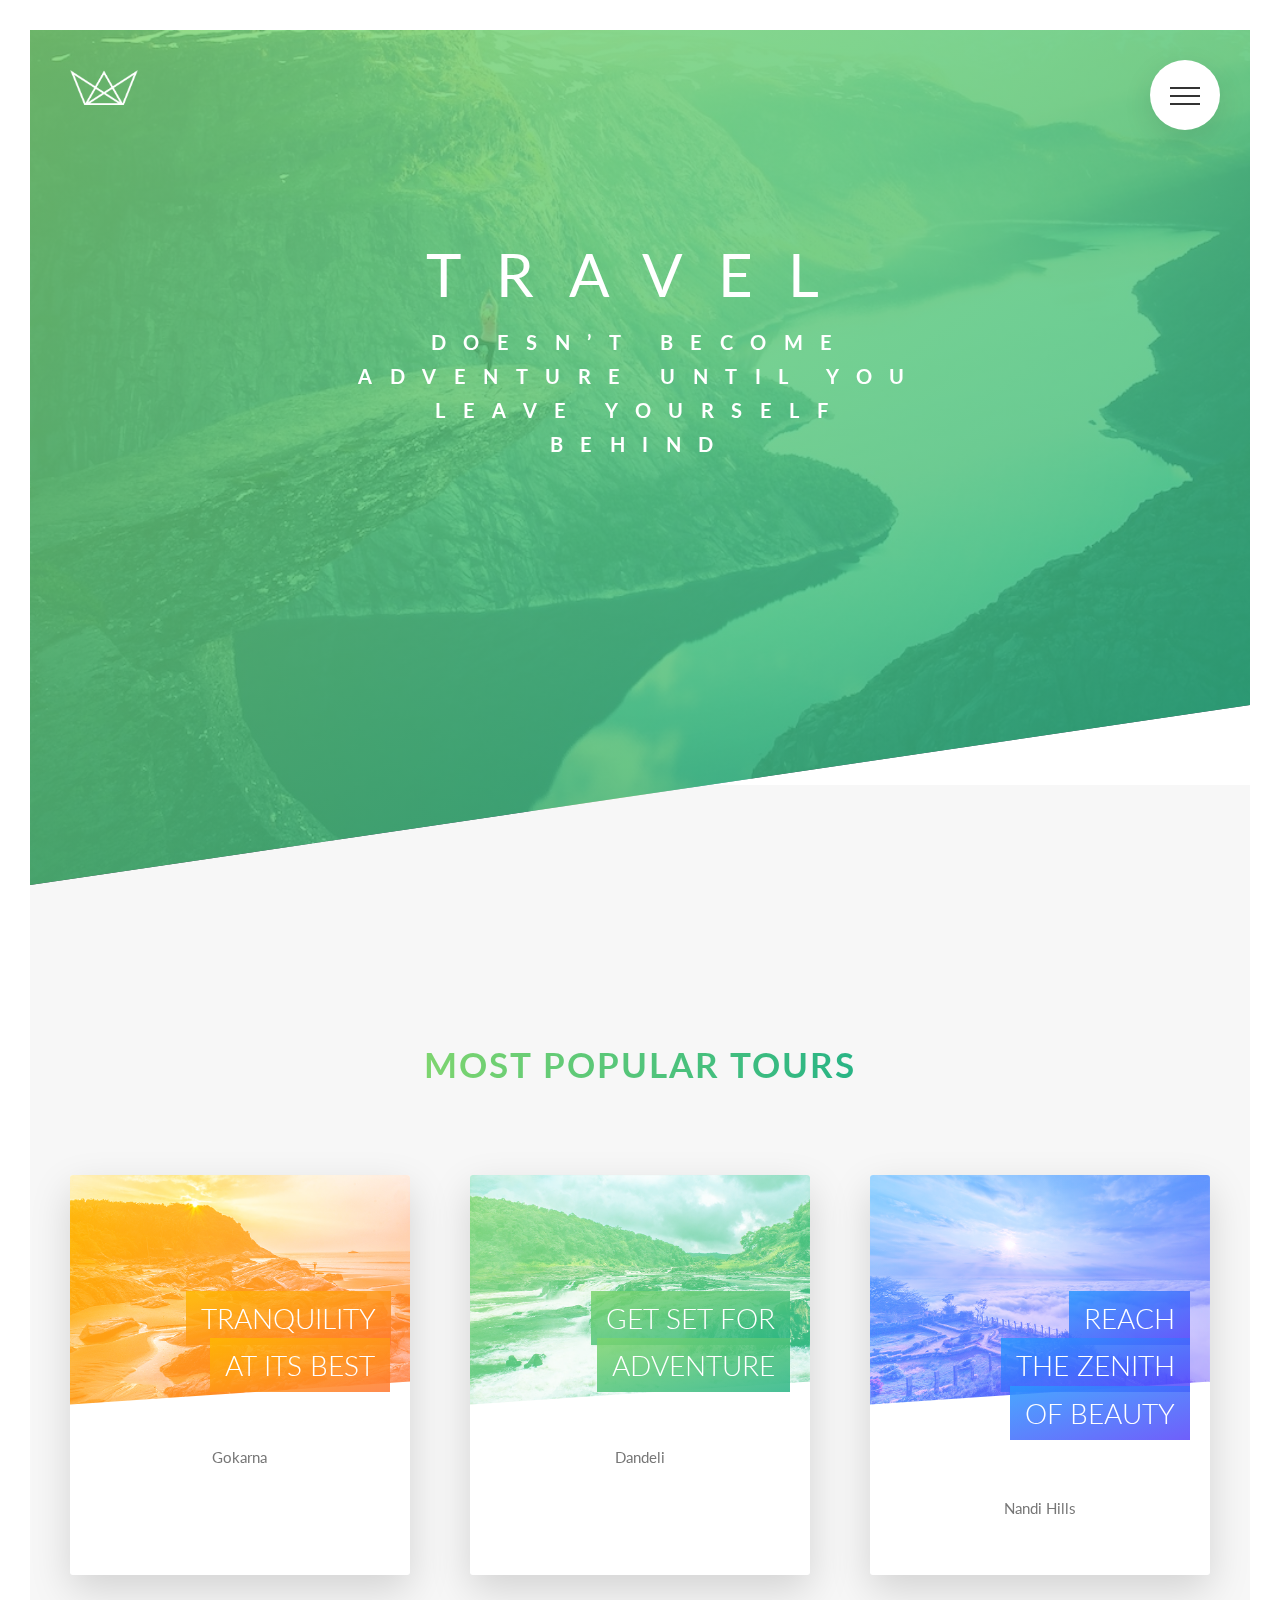
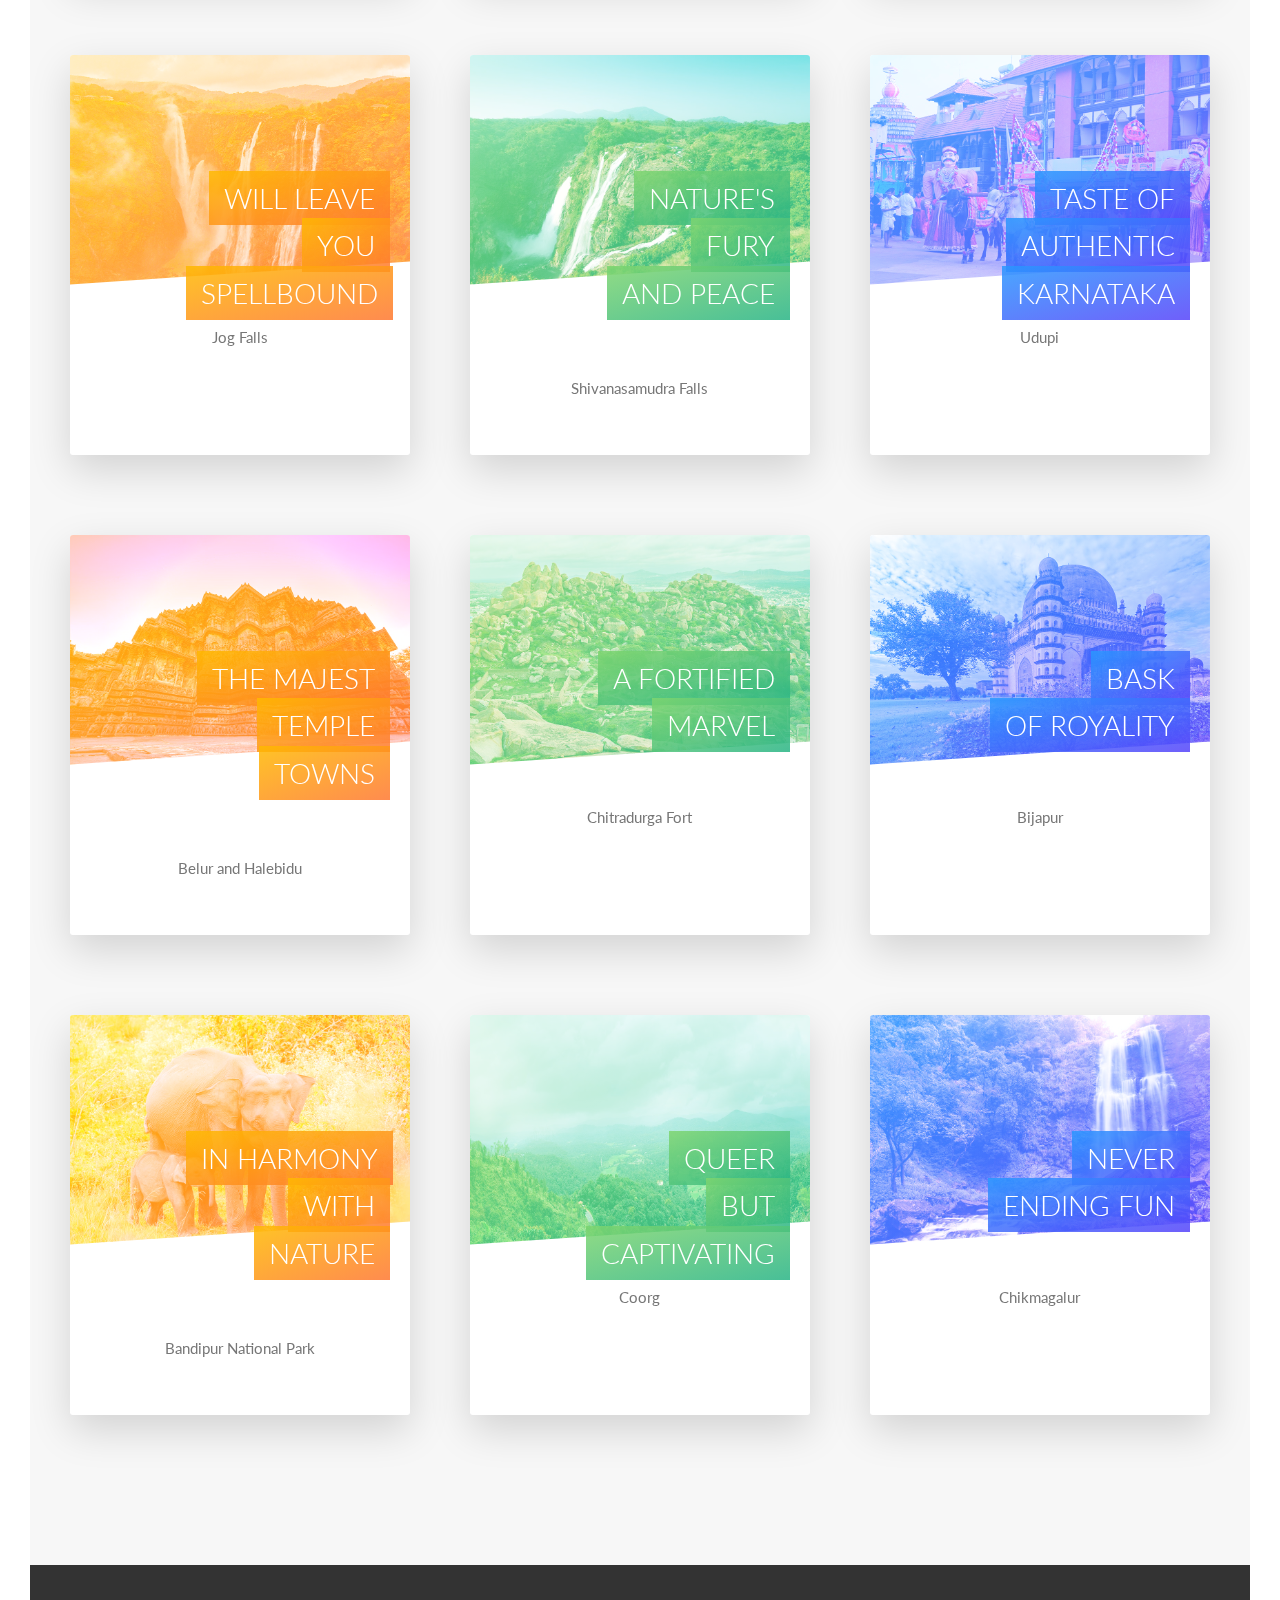
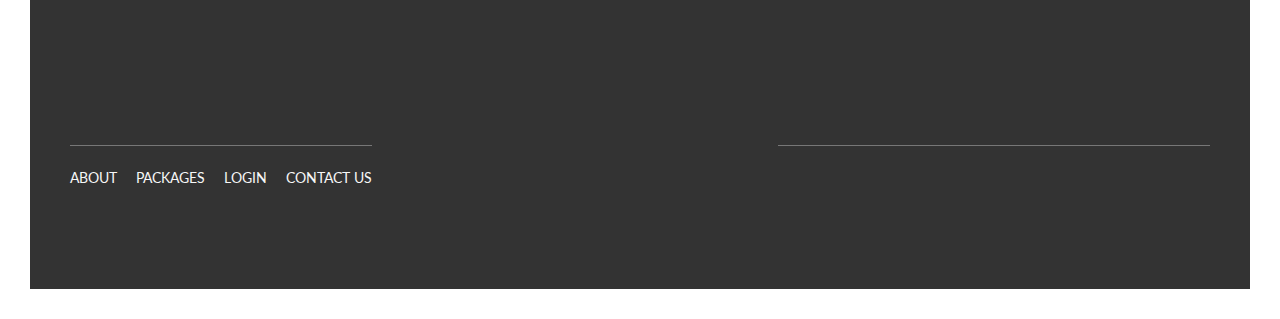
==== commit 459fda85: "except nav menu everything is working" ====
--- a/all_tours.html
+++ b/all_tours.html
@@ -25,24 +25,22 @@
       <nav class="navigation__nav">
         <ul class="navigation__list">
           <li class="navigation__item">
-            <a href="#" class="navigation__link">About</a><!-- === Density and Resolution Switching -->
+            <a href="index.html" class="navigation__link">About</a>
+          </li>
+          <li class="navigation__item" >
+            <a href="index.html#bookerPlace" class="navigation__link">Book now</a>
           </li>
           <li class="navigation__item">
-            <a href="#" class="navigation__link">Packages</a><!-- === link to be done -->
+            <a href="admin.php" class="navigation__link">Login</a>
           </li>
           <li class="navigation__item">
-            <a href="#" class="navigation__link">Book now</a><!-- === link to be done -->
-          </li>
-          <li class="navigation__item">
-            <a href="admin.php" class="navigation__link">Login</a><!-- === lind to be done -->
-          </li>
-          <li class="navigation__item">
-            <a href="#" class="navigation__link">Contact Us</a><!-- === lind to be done -->
+            <a href="index.html#bottomPlace" class="navigation__link">Contact Us</a>
           </li>
         </ul>
       </nav>
     </div>
 
+    
     <header class="header">
       <div class="header__logo-box">
         <img src="img/logo-white.png" alt="logo" class="header__logo" />
@@ -66,6 +64,9 @@
             Most popular tours
           </h2>
         </div>
+
+        <!-- row1 -->
+
         <div class="row">
           <div class="col-1-of-3">
             <div class="card">
@@ -73,24 +74,20 @@
                 <div class="card__picture card__picture--1"></div>
                 <h4 class="card__heading">
                   <span class="card__heading-span card__heading-span--1"
-                    >The sea explore</span
+                    >Tranquility at its best</span
                   >
                 </h4>
                 <div class="card__details">
-                  <ul>
-                    <li>3 day tours</li>
-                    <li>Up to 30 people</li>
-                    <li>2 tour guides</li>
-                    <li>Sleep in cozy hotels</li>
-                    <li>Difficulty: easy</li>
-                  </ul>
+                    <ul>
+                        <li>Gokarna</li>
+                    </ul>
                 </div>
               </div>
               <div class="card__side card__side--back card__side--back-1">
                 <div class="card__cta">
                   <div class="card__price-box">
                     <p class="card__price-only">Only</p>
-                    <p class="card__price-value">&#8377 123</p>
+                    <p class="card__price-value">&#8377 1999</p>
                   </div>
                   <a href="#popup" class="btn btn--white">Buy now</a>
                 </div>
@@ -104,16 +101,12 @@
                 <div class="card__picture card__picture--2"></div>
                 <h4 class="card__heading">
                   <span class="card__heading-span card__heading-span--2"
-                    >The forest hiker</span
+                    >Get set for Adventure</span
                   >
                 </h4>
                 <div class="card__details">
                   <ul>
-                    <li>3 day tours</li>
-                    <li>Up to 30 people</li>
-                    <li>2 tour guides</li>
-                    <li>Sleep in cozy hotels</li>
-                    <li>Difficulty: easy</li>
+                    <li>Dandeli</li>
                   </ul>
                 </div>
               </div>
@@ -121,7 +114,7 @@
                 <div class="card__cta">
                   <div class="card__price-box">
                     <p class="card__price-only">Only</p>
-                    <p class="card__price-value">&#8377 123</p>
+                    <p class="card__price-value">&#8377 1599</p>
                   </div>
                   <a href="#popup" class="btn btn--white">Buy now</a>
                 </div>
@@ -135,16 +128,13 @@
                 <div class="card__picture card__picture--3"></div>
                 <h4 class="card__heading">
                   <span class="card__heading-span card__heading-span--3"
-                    >The snow adventurer</span
+                    >Reach <br> the Zenith of Beauty</span
                   >
                 </h4>
                 <div class="card__details">
+                    <p><br><br><br></p>
                   <ul>
-                    <li>3 day tours</li>
-                    <li>Up to 30 people</li>
-                    <li>2 tour guides</li>
-                    <li>Sleep in cozy hotels</li>
-                    <li>Difficulty: easy</li>
+                    <li>Nandi Hills</li>
                   </ul>
                 </div>
               </div>
@@ -152,7 +142,7 @@
                 <div class="card__cta">
                   <div class="card__price-box">
                     <p class="card__price-only">Only</p>
-                    <p class="card__price-value">&#8377 123</p>
+                    <p class="card__price-value">&#8377 1899</p>
                   </div>
                   <a href="#popup" class="btn btn--white">Buy now</a>
                 </div>
@@ -161,141 +151,303 @@
           </div>
         </div>
 
-      </section>
-
-      <section class="section-stories">
-        <div class="bg-video">
-          <video class="bg-video__content" autoplay muted loop>
-            <source src="img/video.mp4" type="video/mp4" />
-            <source src="img/video.webm" type="video/webm" />
-            Your browser is not supported!
-          </video>
-        </div>
-
-        <div class="u-center-text u-margin-bottom-big">
-          <h2 class="heading-secondary">
-            We make people genuienly happy
-          </h2>
-        </div>
+        <!-- row2 -->
 
         <div class="row">
-          <div class="story">
-            <figure class="story__shape">
-              <img
-                srcset="img/nat-8-small.jpg 1000w, img/nat-8.jpg 2000w"
-                sizes="(max-width: 56.25em) 26vw, (max-width: 37.5em) 40vw, 1000px"
-                src="img/nat-8.jpg"
-                alt="Person on a tour"
-                class="story__img"
-              />
-              <figcaption class="story__caption">Mary Smith</figcaption>
-            </figure>
-            <div class="story__text">
-              <h3 class="heading-tertiary u-margin-bottom-small">
-                I had the best week ever with my family
-              </h3>
-              <p>
-                Lorem ipsum dolor sit amet consectetur adipisicing elit. Iusto
-                iure, perferendis nisi natus dolorum at. Saepe ad aperiam
-                tenetur! Atque. Lorem ipsum dolor sit amet consectetur
-                adipisicing elit. Iusto iure, perferendis nisi natus dolorum at.
-                Saepe ad aperiam tenetur! Atque.
-              </p>
-            </div>
-          </div>
-        </div>
-
-        <div class="row">
-          <div class="story">
-            <figure class="story__shape">
-              <img
-                srcset="img/nat-9-small.jpg 1000w, img/nat-9.jpg 2000w"
-                sizes="(max-width: 56.25em) 26vw, (max-width: 37.5em) 40vw, 1000px"
-                src="img/nat-9.jpg"
-                alt="Person on a tour"
-                class="story__img"
-              />
-              <figcaption class="story__caption">Jack Wilson</figcaption>
-            </figure>
-            <div class="story__text">
-              <h3 class="heading-tertiary u-margin-bottom-small">
-                WOW! My life is completely different now
-              </h3>
-              <p>
-                Lorem ipsum dolor sit amet consectetur adipisicing elit. Iusto
-                iure, perferendis nisi natus dolorum at. Saepe ad aperiam
-                tenetur! Atque. Lorem ipsum dolor sit amet consectetur
-                adipisicing elit. Iusto iure, perferendis nisi natus dolorum at.
-                Saepe ad aperiam tenetur! Atque.
-              </p>
-            </div>
-          </div>
-        </div>
-
-        <div class="u-center-text u-margin-top-big">
-          <a href="#" class="btn-text">Read all stories &rarr;</a>
-        </div>
+            <div class="col-1-of-3">
+              <div class="card">
+                <div class="card__side card__side--front">
+                  <div class="card__picture card__picture--4"></div>
+                  <h4 class="card__heading">
+                    <span class="card__heading-span card__heading-span--1"
+                      >Will leave you Spellbound</span
+                    >
+                  </h4>
+                  <div class="card__details">
+                    <ul>
+                      <li>Jog Falls</li>
+                    </ul>
+                  </div>
+                </div>
+                <div class="card__side card__side--back card__side--back-1">
+                  <div class="card__cta">
+                    <div class="card__price-box">
+                      <p class="card__price-only">Only</p>
+                      <p class="card__price-value">&#8377 1299</p>
+                    </div>
+                    <a href="#popup" class="btn btn--white">Buy now</a>
+                  </div>
+                </div>
+              </div>
+            </div>
+  
+            <div class="col-1-of-3">
+              <div class="card">
+                <div class="card__side card__side--front">
+                  <div class="card__picture card__picture--5"></div>
+                  <h4 class="card__heading">
+                    <span class="card__heading-span card__heading-span--2"
+                      >Nature's Fury<br> and Peace</span
+                    >
+                  </h4>
+                  <div class="card__details">
+                    <ul>
+                      <li><br><br>Shivanasamudra Falls</li>
+                    </ul>
+                  </div>
+                </div>
+                <div class="card__side card__side--back card__side--back-2">
+                  <div class="card__cta">
+                    <div class="card__price-box">
+                      <p class="card__price-only">Only</p>
+                      <p class="card__price-value">&#8377 1799</p>
+                    </div>
+                    <a href="#popup" class="btn btn--white">Buy now</a>
+                  </div>
+                </div>
+              </div>
+            </div>
+  
+            <div class="col-1-of-3">
+              <div class="card">
+                <div class="card__side card__side--front">
+                  <div class="card__picture card__picture--6"></div>
+                  <h4 class="card__heading">
+                    <span class="card__heading-span card__heading-span--3"
+                      >Taste of Authentic Karnataka</span
+                    >
+                  </h4>
+                  <div class="card__details">
+                    <ul>
+                      <li>Udupi</li>
+                    </ul>
+                  </div>
+                </div>
+                <div class="card__side card__side--back card__side--back-3">
+                  <div class="card__cta">
+                    <div class="card__price-box">
+                      <p class="card__price-only">Only</p>
+                      <p class="card__price-value">&#8377 2999</p>
+                    </div>
+                    <a href="#popup" class="btn btn--white">Buy now</a>
+                  </div>
+                </div>
+              </div>
+            </div>
+          </div>
+
+          <!-- row3 -->
+
+          <div class="row">
+            <div class="col-1-of-3">
+              <div class="card">
+                <div class="card__side card__side--front">
+                  <div class="card__picture card__picture--7"></div>
+                  <h4 class="card__heading">
+                    <span class="card__heading-span card__heading-span--1"
+                      >The Majest temple towns</span
+                    >
+                  </h4>
+                  <div class="card__details">
+                    <ul>
+                      <li><br><br>Belur and Halebidu</li>
+                    </ul>
+                  </div>
+                </div>
+                <div class="card__side card__side--back card__side--back-1">
+                  <div class="card__cta">
+                    <div class="card__price-box">
+                      <p class="card__price-only">Only</p>
+                      <p class="card__price-value">&#8377 2599</p>
+                    </div>
+                    <a href="#popup" class="btn btn--white">Buy now</a>
+                  </div>
+                </div>
+              </div>
+            </div>
+  
+            <div class="col-1-of-3">
+              <div class="card">
+                <div class="card__side card__side--front">
+                  <div class="card__picture card__picture--8"></div>
+                  <h4 class="card__heading">
+                    <span class="card__heading-span card__heading-span--2"
+                      >A Fortified Marvel</span
+                    >
+                  </h4>
+                  <div class="card__details">
+                    <ul>
+                      <li>Chitradurga Fort</li>
+                    </ul>
+                  </div>
+                </div>
+                <div class="card__side card__side--back card__side--back-2">
+                  <div class="card__cta">
+                    <div class="card__price-box">
+                      <p class="card__price-only">Only</p>
+                      <p class="card__price-value">&#8377 2399</p>
+                    </div>
+                    <a href="#popup" class="btn btn--white">Buy now</a>
+                  </div>
+                </div>
+              </div>
+            </div>
+  
+            <div class="col-1-of-3">
+              <div class="card">
+                <div class="card__side card__side--front">
+                  <div class="card__picture card__picture--9"></div>
+                  <h4 class="card__heading">
+                    <span class="card__heading-span card__heading-span--3"
+                      >Bask <br> of Royality</span
+                    >
+                  </h4>
+                  <div class="card__details">
+                    <ul>
+                      <li>Bijapur</li>
+                    </ul>
+                  </div>
+                </div>
+                <div class="card__side card__side--back card__side--back-3">
+                  <div class="card__cta">
+                    <div class="card__price-box">
+                      <p class="card__price-only">Only</p>
+                      <p class="card__price-value">&#8377 1899</p>
+                    </div>
+                    <a href="#popup" class="btn btn--white">Buy now</a>
+                  </div>
+                </div>
+              </div>
+            </div>
+          </div>
+
+          <!-- row4 -->
+
+          <div class="row">
+            <div class="col-1-of-3">
+              <div class="card">
+                <div class="card__side card__side--front">
+                  <div class="card__picture card__picture--10"></div>
+                  <h4 class="card__heading">
+                    <span class="card__heading-span card__heading-span--1"
+                      >In Harmony with Nature</span
+                    >
+                  </h4>
+                  <div class="card__details">
+                    <ul>
+                      <li><br><br>Bandipur National Park</li>
+                    </ul>
+                  </div>
+                </div>
+                <div class="card__side card__side--back card__side--back-1">
+                  <div class="card__cta">
+                    <div class="card__price-box">
+                      <p class="card__price-only">Only</p>
+                      <p class="card__price-value">&#8377 2199</p>
+                    </div>
+                    <a href="#popup" class="btn btn--white">Buy now</a>
+                  </div>
+                </div>
+              </div>
+            </div>
+
+            <div class="col-1-of-3">
+              <div class="card">
+                <div class="card__side card__side--front">
+                  <div class="card__picture card__picture--11"></div>
+                  <h4 class="card__heading">
+                    <span class="card__heading-span card__heading-span--2"
+                      >Queer<br>but Captivating</span>
+                  </h4>
+                  <div class="card__details">
+                    <ul>
+                      <li>Coorg</li>
+                    </ul>
+                  </div>
+                </div>
+                <div class="card__side card__side--back card__side--back-2">
+                  <div class="card__cta">
+                    <div class="card__price-box">
+                      <p class="card__price-only">Only</p>
+                      <p class="card__price-value">&#8377 2599</p>
+                    </div>
+                    <a href="#popup" class="btn btn--white">Buy now</a>
+                  </div>
+                </div>
+              </div>
+            </div>
+  
+            <div class="col-1-of-3">
+              <div class="card">
+                <div class="card__side card__side--front">
+                  <div class="card__picture card__picture--12"></div>
+                  <h4 class="card__heading">
+                    <span class="card__heading-span card__heading-span--3"
+                      >Never ending Fun</span
+                    >
+                  </h4>
+                  <div class="card__details">
+                    <ul>
+                      <li>Chikmagalur</li>
+                    </ul>
+                  </div>
+                </div>
+                <div class="card__side card__side--back card__side--back-3">
+                  <div class="card__cta">
+                    <div class="card__price-box">
+                      <p class="card__price-only">Only</p>
+                      <p class="card__price-value">&#8377 1899</p>
+                    </div>
+                    <a href="#popup" class="btn btn--white">Buy now</a>
+                  </div>
+                </div>
+              </div>
+            </div>
+          </div>
+
+
       </section>
 
       
     </main>
 
     <footer class="footer">
-      <div class="footer__logo-box">
-        <!-- === Art Direction and Density Switching === -->
-        <picture class="footer__logo">
-          <source
-            srcset="
-              img/logo-green-small-1x.png 1x,
-              img/logo-green-small-2x.png 2x
-            "
-            media="(max-width: 37.5em)"
-          />
-          <img
-            srcset="img/logo-green-1x.png 1x, img/logo-green-2x.png 2x"
-            alt="Full logo"
-            src="img/logo-green-2x.png"
-          />
-        </picture>
-      </div>
-      <div class="row">
-        <div class="col-1-of-2">
-          <div class="footer__navigation">
-            <ul class="footer__list">
-              <li class="footer__item">
-                <a href="#" class="footer__link">Company</a>
-              </li>
-              <li class="footer__item">
-                <a href="#" class="footer__link">Contact us</a>
-              </li>
-              <li class="footer__item">
-                <a href="#" class="footer__link">Carrers</a>
-              </li>
-              <li class="footer__item">
-                <a href="#" class="footer__link">Privacy policy</a>
-              </li>
-              <li class="footer__item">
-                <a href="#" class="footer__link">Terms</a>
-              </li>
-            </ul>
-          </div>
-        </div>
-        <div class="col-1-of-2">
-          <p class="footer__copyright">
-            Built <a href="#" class="footer__link">Habibur Rahman</a>
-            Copyright &copy; by Habibur Rhaman. Lorem ipsum dolor sit amet
-            consectetur adipisicing elit. Libero fugiat iure amet pariatur est
-            porro nesciunt temporibus minima commodi minus?
-          </p>
-        </div>
-      </div>
-    </footer>
+        <div class="footer__logo-box">
+          <!-- === Art Direction and Density Switching === -->
+          
+        </div>
+        <div class="row">
+          <div class="col-1-of-2">
+            <div class="footer__navigation">
+              <ul class="footer__list">
+                <li class="footer__item">
+                  <a href="index.html" class="footer__link">ABOUT</a>
+                </li>
+                <li class="footer__item">
+                  <a href="all_tours.html" class="footer__link">PACKAGES</a>
+                </li>
+                <li class="footer__item">
+                  <a href="admin.php" class="footer__link">LOGIN</a>
+                </li>
+                <li class="footer__item">
+                  <a href = "mailto: abhizeus2302@gmail.com" class="footer__link">CONTACT US</a>
+                </li>
+              </ul>
+            </div>
+          </div>
+          <div class="col-1-of-2">
+            <p class="footer__copyright">
+              <a id = "bottomPlace"></a>
+            </p>
+          </div>
+        </div>
+      </footer>
 
     <div class="popup" id="popup">
       <div class="popup__content">
         <div class="popup__img-box">
-          <img src="img/nat-8.jpg" alt="Photo 1" class="popup__img" />
-          <img src="img/nat-9.jpg" alt="Photo 2" class="popup__img" />
+          <img src="img/gokarna.jpeg" alt="Photo 1" class="popup__img" />
+          <img src="img/chitradurga.jpeg" alt="Photo 2" class="popup__img" />
         </div>
         <div class="popup__text-box">
           <a href="#section-tours" class="popup__close">&times;</a>
@@ -303,92 +455,13 @@
             Start booking now
           </h2>
           <h3 class="heading-tertiary u-margin-bottom-small">
-            Important &ndash; Please read these terms before booking
+            Important &ndash; Please read terms and conditions before booking
           </h3>
-          <p class="popup__text">
-            Lorem ipsum dolor sit amet consectetur adipisicing elit.
-            Necessitatibus voluptas accusamus officiis laborum dolores animi
-            recusandae aspernatur esse laboriosam qui!Lorem ipsum dolor sit amet
-            consectetur adipisicing elit. Necessitatibus voluptas accusamus
-            officiis laborum dolores animi recusandae aspernatur esse laboriosam
-            qui!Lorem ipsum dolor sit amet consectetur adipisicing elit.
-            Necessitatibus voluptas accusamus officiis laborum dolores animi
-            recusandae aspernatur esse laboriosam qui!Lorem ipsum dolor sit amet
-            consectetur adipisicing elit. Necessitatibus voluptas accusamus
-            officiis laborum dolores animi recusandae aspernatur esse laboriosam
-            qui!
-          </p>
-          <a href="#" class="btn btn--green">Book now</a>
+          
+          <a href="index.html#bookerPlace" class="btn btn--green">Book now</a>
         </div>
       </div>
     </div>
 
-    <!-- <section class="grid-test">
-      <div class="row">
-        <div class="col-1-of-2">
-          Col 1 of 2
-        </div>
-        <div class="col-1-of-2">
-          Col 1 of 2
-        </div>
-      </div>
-
-      <div class="row">
-        <div class="col-1-of-3">
-          Col 1 of 3
-        </div>
-        <div class="col-1-of-3">
-          Col 1 of 3
-        </div>
-        <div class="col-1-of-3">
-          Col 1 of 3
-        </div>
-      </div>
-
-      <div class="row">
-        <div class="col-1-of-3">
-          Col 1 of 3
-        </div>
-        <div class="col-2-of-3">
-          Col 2 of 3
-        </div>
-      </div>
-
-      <div class="row">
-        <div class="col-1-of-4">
-          Col 1 of 4
-        </div>
-        <div class="col-1-of-4">
-          Col 1 of 4
-        </div>
-        <div class="col-1-of-4">
-          Col 1 of 4
-        </div>
-        <div class="col-1-of-4">
-          Col 1 of 4
-        </div>
-      </div>
-
-      <div class="row">
-        <div class="col-1-of-4">
-          Col 1 of 4
-        </div>
-        <div class="col-1-of-4">
-          Col 1 of 4
-        </div>
-        <div class="col-2-of-4">
-          Col 2 of 4
-        </div>
-      </div>
-
-      <div class="row">
-        <div class="col-1-of-4">
-          Col 1 of 4
-        </div>
-        <div class="col-3-of-4">
-          Col 3 of 4
-        </div>
-      </div>
-    </section> -->
   </body>
 </html>
--- a/css/style.css
+++ b/css/style.css
@@ -242,9 +242,9 @@
   perspective: 150rem;
   -moz-perspective: 150rem;
   position: relative;
-  height: 51.5rem; }
+  height: 40rem; }
   .card__side {
-    height: 51.5rem;
+    height: 40rem;
     transition: all .8s ease;
     position: absolute;
     top: 0;
@@ -275,20 +275,65 @@
     -webkit-clip-path: polygon(0 0, 100% 0, 100% 90%, 0 100%);
     clip-path: polygon(0 0, 100% 0, 100% 90%, 0 100%); }
     .card__picture--1 {
-      background-image: linear-gradient(to right bottom, #ffb900, #ff7730), url(../img/nat-5-small.jpg); }
+      background-image: linear-gradient(to right bottom, #ffb900, #ff7730), url(../img/gokarna.jpeg); }
       @media only screen and (min-resolution: 192dpi) and (min-width: 37.5em), only screen and (-webkit-min-device-pixed-ratio: 2) and (min-width: 37.5em), only screen and (min-width: 112.5em) {
         .card__picture--1 {
-          background-image: linear-gradient(to right bottom, #ffb900, #ff7730), url(../img/nat-5.jpg); } }
+          background-image: linear-gradient(to right bottom, #ffb900, #ff7730), url(../img/gokarna.jpeg); } }
     .card__picture--2 {
-      background-image: linear-gradient(to right bottom, #7ed56f, #28b485), url(../img/nat-6-small.jpg); }
+      background-image: linear-gradient(to right bottom, #7ed56f, #28b485), url(../img/dandeli.jpeg); }
       @media only screen and (min-resolution: 192dpi) and (min-width: 37.5em), only screen and (-webkit-min-device-pixed-ratio: 2) and (min-width: 37.5em), only screen and (min-width: 112.5em) {
         .card__picture--2 {
-          background-image: linear-gradient(to right bottom, #7ed56f, #28b485), url(../img/nat-6.jpg); } }
+          background-image: linear-gradient(to right bottom, #7ed56f, #28b485), url(../img/dandeli.jpeg); } }
     .card__picture--3 {
-      background-image: linear-gradient(to right bottom, #2998ff, #5643fa), url(../img/nat-7-small.jpg); }
+      background-image: linear-gradient(to right bottom, #2998ff, #5643fa), url(../img/nandi.jpeg); }
       @media only screen and (min-resolution: 192dpi) and (min-width: 37.5em), only screen and (-webkit-min-device-pixed-ratio: 2) and (min-width: 37.5em), only screen and (min-width: 112.5em) {
         .card__picture--3 {
-          background-image: linear-gradient(to right bottom, #2998ff, #5643fa), url(../img/nat-7.jpg); } }
+          background-image: linear-gradient(to right bottom, #2998ff, #5643fa), url(../img/nandi.jpeg); } }
+    .card__picture--4 {
+      background-image: linear-gradient(to right bottom, #ffb900, #ff7730), url(../img/jog.jpeg); }
+      @media only screen and (min-resolution: 192dpi) and (min-width: 37.5em), only screen and (-webkit-min-device-pixed-ratio: 2) and (min-width: 37.5em), only screen and (min-width: 112.5em) {
+        .card__picture--4 {
+          background-image: linear-gradient(to right bottom, #ffb900, #ff7730), url(../img/jog.jpeg); } }
+    .card__picture--5 {
+      background-image: linear-gradient(to right bottom, #7ed56f, #28b485), url(../img/shivanasamudra.jpeg); }
+      @media only screen and (min-resolution: 192dpi) and (min-width: 37.5em), only screen and (-webkit-min-device-pixed-ratio: 2) and (min-width: 37.5em), only screen and (min-width: 112.5em) {
+        .card__picture--5 {
+          background-image: linear-gradient(to right bottom, #7ed56f, #28b485), url(../img/shivanasamudra.jpeg); } }
+    .card__picture--6 {
+      background-image: linear-gradient(to right bottom, #2998ff, #5643fa), url(../img/udupi.jpeg); }
+      @media only screen and (min-resolution: 192dpi) and (min-width: 37.5em), only screen and (-webkit-min-device-pixed-ratio: 2) and (min-width: 37.5em), only screen and (min-width: 112.5em) {
+        .card__picture--6 {
+          background-image: linear-gradient(to right bottom, #2998ff, #5643fa), url(../img/udupi.jpeg); } }
+    .card__picture--7 {
+      background-image: linear-gradient(to right bottom, #ffb900, #ff7730), url(../img/belur.jpeg); }
+      @media only screen and (min-resolution: 192dpi) and (min-width: 37.5em), only screen and (-webkit-min-device-pixed-ratio: 2) and (min-width: 37.5em), only screen and (min-width: 112.5em) {
+        .card__picture--7 {
+          background-image: linear-gradient(to right bottom, #ffb900, #ff7730), url(../img/belur.jpeg); } }
+    .card__picture--8 {
+      background-image: linear-gradient(to right bottom, #7ed56f, #28b485), url(../img/chitradurga.jpeg); }
+      @media only screen and (min-resolution: 192dpi) and (min-width: 37.5em), only screen and (-webkit-min-device-pixed-ratio: 2) and (min-width: 37.5em), only screen and (min-width: 112.5em) {
+        .card__picture--8 {
+          background-image: linear-gradient(to right bottom, #7ed56f, #28b485), url(../img/chitradurga.jpeg); } }
+    .card__picture--9 {
+      background-image: linear-gradient(to right bottom, #2998ff, #5643fa), url(../img/bijapur.jpeg); }
+      @media only screen and (min-resolution: 192dpi) and (min-width: 37.5em), only screen and (-webkit-min-device-pixed-ratio: 2) and (min-width: 37.5em), only screen and (min-width: 112.5em) {
+        .card__picture--9 {
+          background-image: linear-gradient(to right bottom, #2998ff, #5643fa), url(../img/bijapur.jpeg); } }
+    .card__picture--10 {
+      background-image: linear-gradient(to right bottom, #ffb900, #ff7730), url(../img/bandipur.jpeg); }
+      @media only screen and (min-resolution: 192dpi) and (min-width: 37.5em), only screen and (-webkit-min-device-pixed-ratio: 2) and (min-width: 37.5em), only screen and (min-width: 112.5em) {
+        .card__picture--10 {
+          background-image: linear-gradient(to right bottom, #ffb900, #ff7730), url(../img/bandipur.jpeg); } }
+    .card__picture--11 {
+      background-image: linear-gradient(to right bottom, #7ed56f, #28b485), url(../img/coorg.jpeg); }
+      @media only screen and (min-resolution: 192dpi) and (min-width: 37.5em), only screen and (-webkit-min-device-pixed-ratio: 2) and (min-width: 37.5em), only screen and (min-width: 112.5em) {
+        .card__picture--11 {
+          background-image: linear-gradient(to right bottom, #7ed56f, #28b485), url(../img/coorg.jpeg); } }
+    .card__picture--12 {
+      background-image: linear-gradient(to right bottom, #2998ff, #5643fa), url(../img/chikmaglur.jpeg); }
+      @media only screen and (min-resolution: 192dpi) and (min-width: 37.5em), only screen and (-webkit-min-device-pixed-ratio: 2) and (min-width: 37.5em), only screen and (min-width: 112.5em) {
+        .card__picture--12 {
+          background-image: linear-gradient(to right bottom, #2998ff, #5643fa), url(../img/chikmaglur.jpeg); } }
   .card__heading {
     font-size: 2.8rem;
     font-weight: 300;
@@ -1019,24 +1064,16 @@
   
 }
 .img__shape {
-  width: 30rem;
-  height: 30rem;
+  margin-right: auto;
+  width: auto;
+  height:fit-content;
   float: left;
-  transform: translateX(-3rem) skewX(0deg);
+  display: flex;
+  
   position: relative;
   overflow: hidden;
-  border-radius: 50%; }
-  @supports (clip-path: polygon(0 0)) or (-webkit-clip-path: polygon(0 0)) {
-    .story__shape {
-      -webkit-clip-path: circle(50% at 50% 50%);
-      clip-path: circle(50% at 50% 50%);
-      -webkit-shape-outside: circle(50% at 50% 50%);
-      shape-outside: circle(50% at 50% 50%);
-      border-radius: none; } }
-  @media only screen and (max-width: 37.5em) {
-    .story__shape {
-      transform: translateX(-3rem) skewX(0); } }
+  border-radius: 50%;
+   }
 .story__img {
   height: 100%;
-  transform: translateX(-3rem) scale(1.3);
   transition: all .3s; }